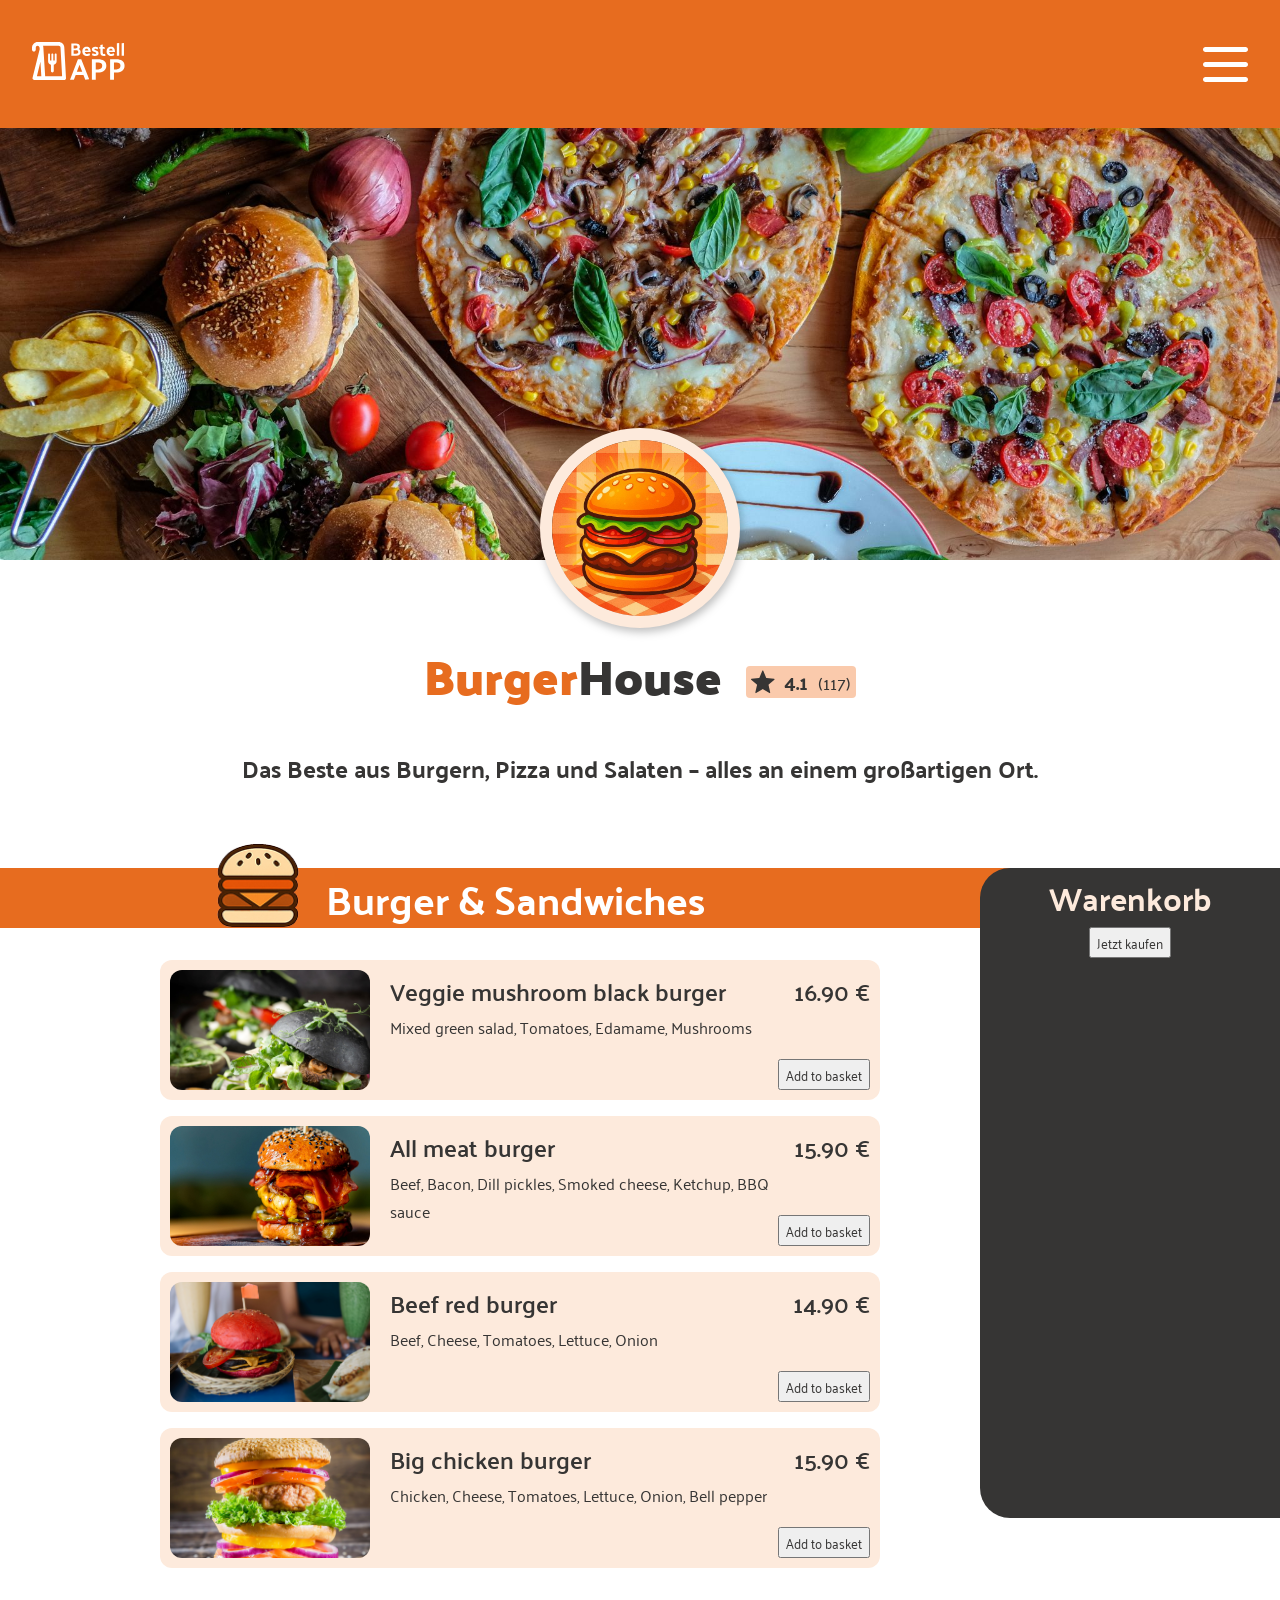
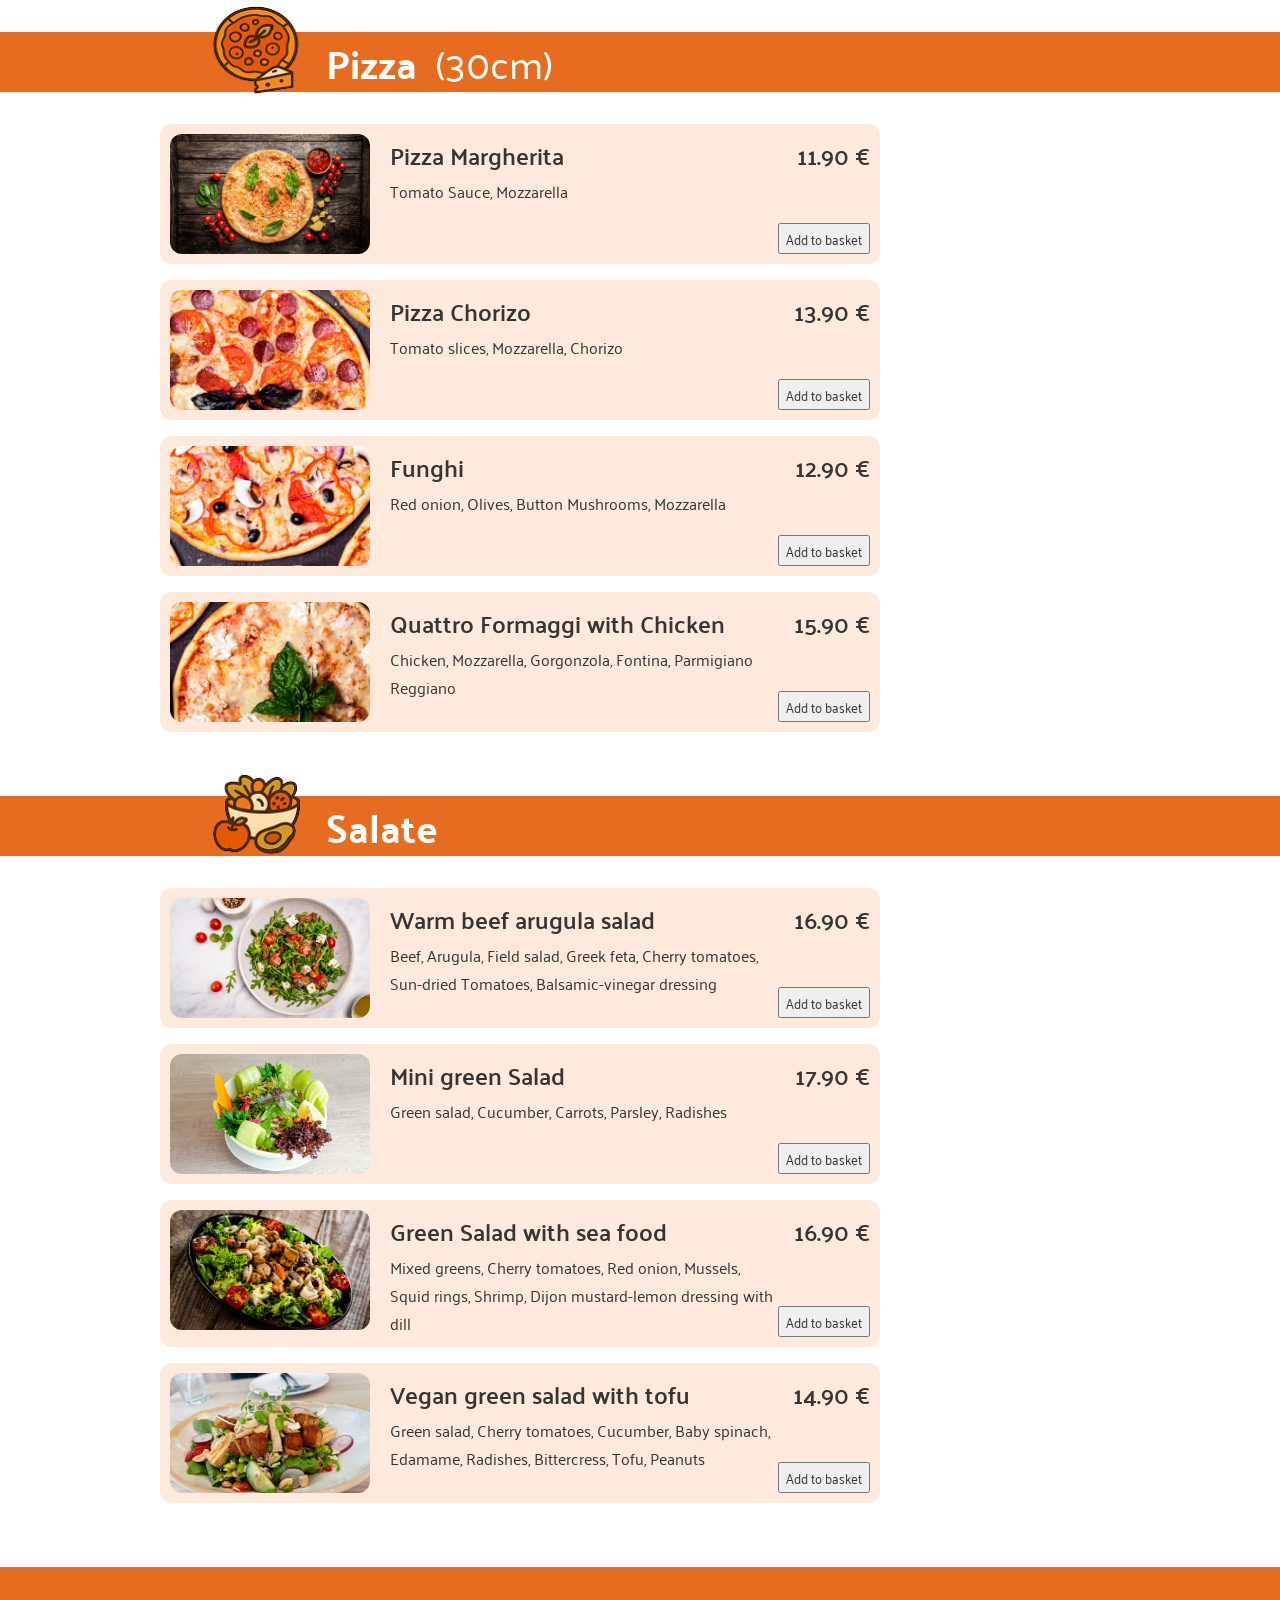
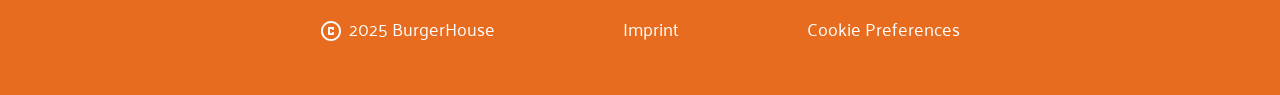
==== idex.html @ c949522b "feat: expand basket structure and styling" ====
<!doctype html>
<html lang="de">
  <head>
    <meta charset="UTF-8" />
    <meta name="viewport" content="width=device-width, initial-scale=1.0" />
    <title>BestellApp</title>
    <link rel="icon" type="image/svg" href="./assets/img/Chanese 1.png" />
    <link rel="stylesheet" href="./style.css" />
    <link rel="stylesheet" href="./styles/fonts.css" />
    <link rel="stylesheet" href="./styles/variables.css" />
    <script src="./scripts/db.js"></script>
    <script src="./scripts/templates.js"></script>
    <script src="./script.js"></script>
  </head>
  <body onload="init()">
    <header class="main-header">
      <div class="main-header-content">
        <div>
          <img src="./assets/icons/takeout-dining-2.svg" alt="" />
          <img src="./assets/icons/bestell-app.svg" alt="Logo BestellApp" />
        </div>
        <img src="./assets/icons/dehaze.svg" alt="Burger Menu Icon" />
      </div>
    </header>

    <main>
      <section class="hero">
        <div class="hero-brand-area">
          <figure class="brand-logo">
            <img src="./assets/img/logo-burger.jpg" alt="Restaurant Logo" />
          </figure>
        </div>
        <div class="brand-header">
          <h1>Burger<span class="house">House</span></h1>
          <div class="rating-badge">
            <img src="./assets/icons/star.svg" alt="star-icon" />
            <data value="4.1">4.1</data>
            <small>(117)</small>
          </div>
        </div>
        <p class="restaurant-tagline">
          Das Beste aus Burgern, Pizza und Salaten – alles an einem großartigen
          Ort.
        </p>
      </section>
      <div class="ordering-system">
        <section class="menu-selection">
          <section id="category-burgers">
            <header class="category-divider">
              <div class="menu-content-limit">
                <img
                  src="./assets/img/burger/Chanese 1.png"
                  alt="Burger Icon"
                />
                <h2>Burger & Sandwiches</h2>
              </div>
            </header>
            <div id="burgers-list" class="dish-render-target"></div>
          </section>
          <section id="category-pizza">
            <header class="category-divider">
              <div class="menu-content-limit">
                <img src="./assets/img/pizza/Pizza 1.png" alt="Pizza Icon" />
                <h2>Pizza<span class="diameter">(30cm)</span></h2>
              </div>
            </header>
            <div id="pizza-list" class="dish-render-target"></div>
          </section>
          <section id="category-salads">
            <header class="category-divider">
              <div class="menu-content-limit">
                <img src="./assets/img/salad/Salad 1.png" alt="Salat Icon" />
                <h2>Salate</h2>
              </div>
            </header>
            <div id="salads-list" class="dish-render-target"></div>
          </section>
        </section>
        <div class="basket-area">
          <aside class="order-basket" aria-labelledby="basket-title">
            <h3 id="basket-title">Warenkorb</h3>
            <div id="basket-list" class="basket-list"></div>
            <div id="basket-summary" class="basket-summary"></div>
            <button type="button" class="buy-button">Jetzt kaufen</button>
          </aside>
        </div>
      </div>
    </main>
    <footer>
      <div class="copyright">
        <img src="./assets/icons/copyright.svg" alt="copyright icon" />
        <p>2025 BurgerHouse</p>
      </div>
      <p>Imprint</p>
      <p>Cookie Preferences</p>
    </footer>
  </body>
</html>
---- style.css ----
/* #region reset */
* {
  margin: 0;
  box-sizing: border-box;
  scroll-behavior: smooth;
  font-family: "palanquin";
  color: #363534;
}
/* #endregion */

/* #region base */

body {
  display: flex;
  flex-direction: column;
  min-height: 100dvh;
}

/* #endregion */

/* #region layout */

/* #endregion */

/* #region header */
.main-header {
  display: flex;
  justify-content: center;
  align-items: center;
  height: 128px;
  background-color: var(--bar-color);
}

.main-header-content {
  display: flex;
  justify-content: space-between;
  padding-inline: var(--content-padding);
  width: 100%;
}

/* #endregion */

/* #region hero */

.hero {
  display: flex;
  align-items: center;
  flex-direction: column;
  padding-inline: var(--content-limitation);
  padding-bottom: 78px;
}

.hero-brand-area {
  position: relative;
  height: 432px;
  width: 100%;
  margin: 0px var(--content-limitation);
  background-image: url(./assets/img/hero-foto.jpg);
  background-repeat: no-repeat;
  background-size: cover;
  background-position: center 80%;
}

.brand-logo {
  position: absolute;
  left: 50%;
  bottom: -75px;
  transform: translateX(-50%);
}

.brand-logo img {
  height: 200px;
  width: 200px;
  border-radius: 50%;
  border: 12px solid var(--dishes-color);
  filter: drop-shadow(2px 4px 4px rgba(0, 0, 0, 0.25));
}

.brand-header {
  display: flex;
  justify-content: center;
  align-items: center;
  gap: 24px;
  padding-top: 72px;
  padding-bottom: 26px;
  padding-inline: var(--content-padding);
}

.brand-header h1 {
  font-family: "palanquin dark";
  font-size: 48px;
  font-weight: 700;
  color: var(--bar-color);
}

.brand-header h1 span {
  font-family: "palanquin dark";
  font-size: 48px;
  font-weight: 700;
}

.rating-badge {
  display: flex;
  justify-content: space-around;
  align-items: center;
  transform: translateY(5px);
  width: 110px;
  height: 32px;
  background-color: #facaac;
  border-radius: 4px;
}

.rating-badge img {
  width: 24px;
  height: 24px;
  padding: 0;
}

.rating-badge data {
  font-size: 20px;
  font-weight: 700;
}

.rating-badge small {
  font-size: 18px;
}

.restaurant-tagline {
  font-size: 24px;
  font-weight: 700;
}

/* #endregion */

/* #region menu */

.ordering-system {
  display: flex;
  flex-direction: row;
  flex-grow: 1;
}

.menu-selection {
  width: calc(100% - 300px);
}

.category-divider {
  height: 60px;
  width: calc(100% + 300px);
  background-color: var(--bar-color);
}

.menu-content-limit {
  display: flex;
  align-items: center;
  gap: 24px;
  height: 100%;
  padding-inline: var(--content-padding);
  margin-left: 180px;
}

.menu-content-limit img {
  bottom: 0px;
  left: 168px;
  height: 90px;
  width: 90px;
  transform: translateY(-12px);
}

h2 {
  font-size: 40px;
  font-weight: 700;
  color: #ffffff;
}

.diameter {
  font-weight: 400;
  color: #ffffff;
  margin-left: 18px;
}

.dish-render-target {
  display: flex;
  flex-direction: column;
  padding-inline: var(--content-padding);
  padding-top: 32px;
  padding-bottom: 64px;
  margin-left: 128px;
  gap: 16px;
}

/* #endregion */

/* #region dish cards */

.dish-card {
  display: grid;
  grid-template-columns: 220px 1fr auto;
  align-items: start;
  padding: 10px;
  width: 720px;
  border-radius: 12px;
  background-color: var(--dishes-color);
}

.dish-image {
  width: 200px;
  height: 120px;
  border-radius: 12px;
  object-fit: cover;
}

h4 {
  font-size: 24px;
  font-weight: 600;
  color: var(--basket-color);
}

.dish-side {
  display: flex;
  flex-direction: column;
  align-items: flex-end;
  justify-content: space-between;
  height: 100%;
}

.dish-side data {
  font-size: 24px;
  font-weight: 600;
}

/* #endregion */

/* #region basket */

.basket-area {
  width: 300px;
  flex-grow: 1;
}

.order-basket {
  width: 100%;
  height: 650px;
  display: flex;
  flex-direction: column;
  align-items: center;
  position: sticky;
  top: 0;
  background-color: var(--basket-color);
  border-top-left-radius: 30px;
  border-bottom-left-radius: 30px;
}

h3 {
    font-size: 32px;
  font-weight: 700;
  color: #FDEADC;
}

/* .basket-item {

} */
/* #endregion */

/* #region buttons */

/* #endregion */

/* #region dialog */

/* #endregion */

/* #region footer */

footer {
  display: flex;
  justify-content: center;
  align-items: center;
  height: 128px;
  gap: 128px;
  background-color: var(--bar-color);
}

footer p {
  font-size: 18px;
  color: white;
  transform: translateY(-3px);
}

.copyright {
  display: flex;
  justify-content: center;
  align-items: center;
  gap: 8px;
}

/* #endregion */

/* #region utility classes */

/* #endregion */

/* #region media queries */

/* #endregion */
---- styles/fonts.css ----
/* palanquin-300 - latin */
@font-face {
  font-display: swap; /* Check https://developer.mozilla.org/en-US/docs/Web/CSS/@font-face/font-display for other options. */
  font-family: 'Palanquin';
  font-style: normal;
  font-weight: 300;
  src: url('../assets/fonts/palanquin-v17-latin-300.woff2') format('woff2'); /* Chrome 36+, Opera 23+, Firefox 39+, Safari 12+, iOS 10+ */
}
/* palanquin-regular - latin */
@font-face {
  font-display: swap; /* Check https://developer.mozilla.org/en-US/docs/Web/CSS/@font-face/font-display for other options. */
  font-family: 'Palanquin';
  font-style: normal;
  font-weight: 400;
  src: url('../assets/fonts/palanquin-v17-latin-regular.woff2') format('woff2'); /* Chrome 36+, Opera 23+, Firefox 39+, Safari 12+, iOS 10+ */
}
/* palanquin-500 - latin */
@font-face {
  font-display: swap; /* Check https://developer.mozilla.org/en-US/docs/Web/CSS/@font-face/font-display for other options. */
  font-family: 'Palanquin';
  font-style: normal;
  font-weight: 500;
  src: url('../assets/fonts/palanquin-v17-latin-500.woff2') format('woff2'); /* Chrome 36+, Opera 23+, Firefox 39+, Safari 12+, iOS 10+ */
}
/* palanquin-600 - latin */
@font-face {
  font-display: swap; /* Check https://developer.mozilla.org/en-US/docs/Web/CSS/@font-face/font-display for other options. */
  font-family: 'Palanquin';
  font-style: normal;
  font-weight: 600;
  src: url('../assets/fonts/palanquin-v17-latin-600.woff2') format('woff2'); /* Chrome 36+, Opera 23+, Firefox 39+, Safari 12+, iOS 10+ */
}
/* palanquin-700 - latin */
@font-face {
  font-display: swap; /* Check https://developer.mozilla.org/en-US/docs/Web/CSS/@font-face/font-display for other options. */
  font-family: 'Palanquin';
  font-style: normal;
  font-weight: 700;
  src: url('../assets/fonts/palanquin-v17-latin-700.woff2') format('woff2'); /* Chrome 36+, Opera 23+, Firefox 39+, Safari 12+, iOS 10+ */
}

/* palanquin-dark-regular - latin */
@font-face {
  font-display: swap; /* Check https://developer.mozilla.org/en-US/docs/Web/CSS/@font-face/font-display for other options. */
  font-family: 'Palanquin Dark';
  font-style: normal;
  font-weight: 400;
  src: url('../assets/fonts/palanquin-dark-v17-latin-regular.woff2') format('woff2'); /* Chrome 36+, Opera 23+, Firefox 39+, Safari 12+, iOS 10+ */
}
/* palanquin-dark-500 - latin */
@font-face {
  font-display: swap; /* Check https://developer.mozilla.org/en-US/docs/Web/CSS/@font-face/font-display for other options. */
  font-family: 'Palanquin Dark';
  font-style: normal;
  font-weight: 500;
  src: url('../assets/fonts/palanquin-dark-v17-latin-500.woff2') format('woff2'); /* Chrome 36+, Opera 23+, Firefox 39+, Safari 12+, iOS 10+ */
}
/* palanquin-dark-600 - latin */
@font-face {
  font-display: swap; /* Check https://developer.mozilla.org/en-US/docs/Web/CSS/@font-face/font-display for other options. */
  font-family: 'Palanquin Dark';
  font-style: normal;
  font-weight: 600;
  src: url('../assets/fonts/palanquin-dark-v17-latin-600.woff2') format('woff2'); /* Chrome 36+, Opera 23+, Firefox 39+, Safari 12+, iOS 10+ */
}
/* palanquin-dark-700 - latin */
@font-face {
  font-display: swap; /* Check https://developer.mozilla.org/en-US/docs/Web/CSS/@font-face/font-display for other options. */
  font-family: 'Palanquin Dark';
  font-style: normal;
  font-weight: 700;
  src: url('../assets/fonts/palanquin-dark-v17-latin-700.woff2') format('woff2'); /* Chrome 36+, Opera 23+, Firefox 39+, Safari 12+, iOS 10+ */
}
---- styles/variables.css ----
:root {
  --bar-color: #E76C1F;;
  --dishes-color: #FDEADC;
  --basket-color: #363534;
  --content-padding: max(calc(50% - 720px), 32px);
  --content-limitation: max(calc(50% - 720px), 0px);
  --content-padding-medium: max(calc(50% - 720px), 48px);
  --content-padding-small: max(calc(50% - 720px), 24px);
}
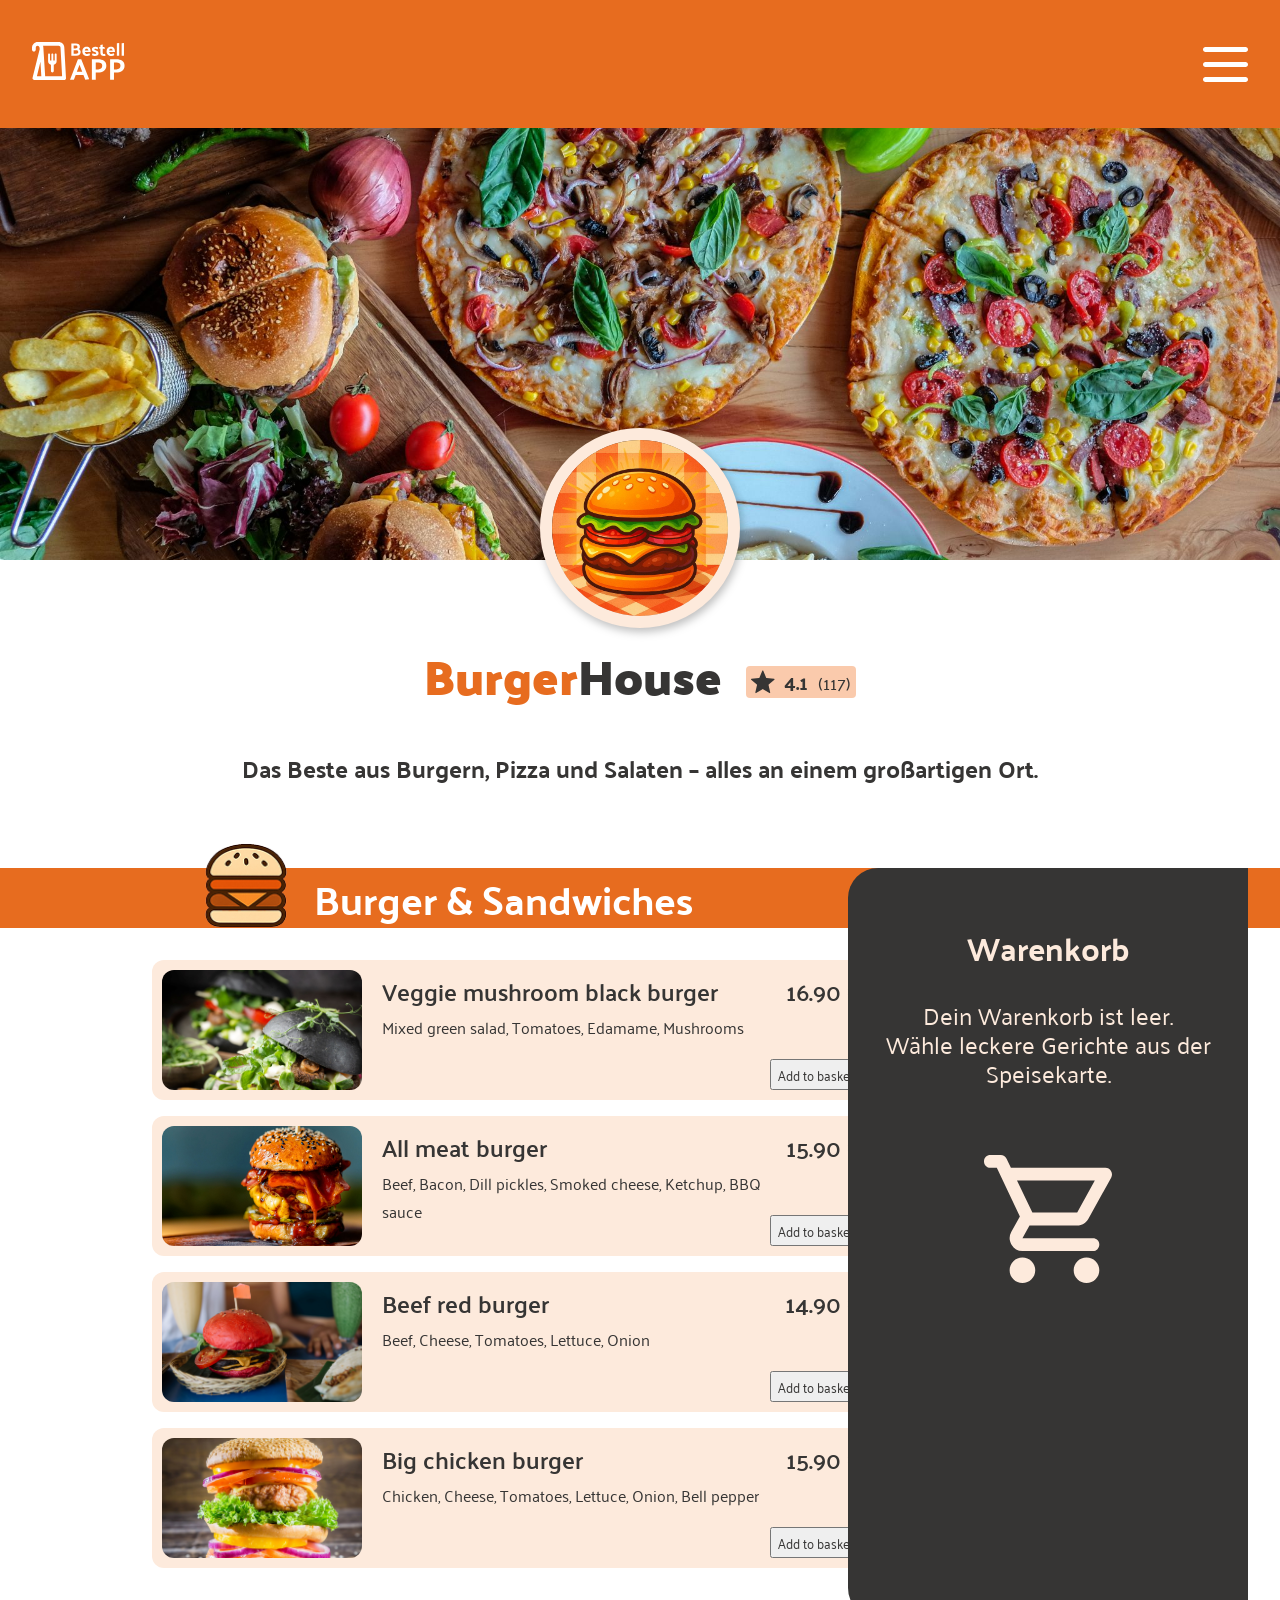
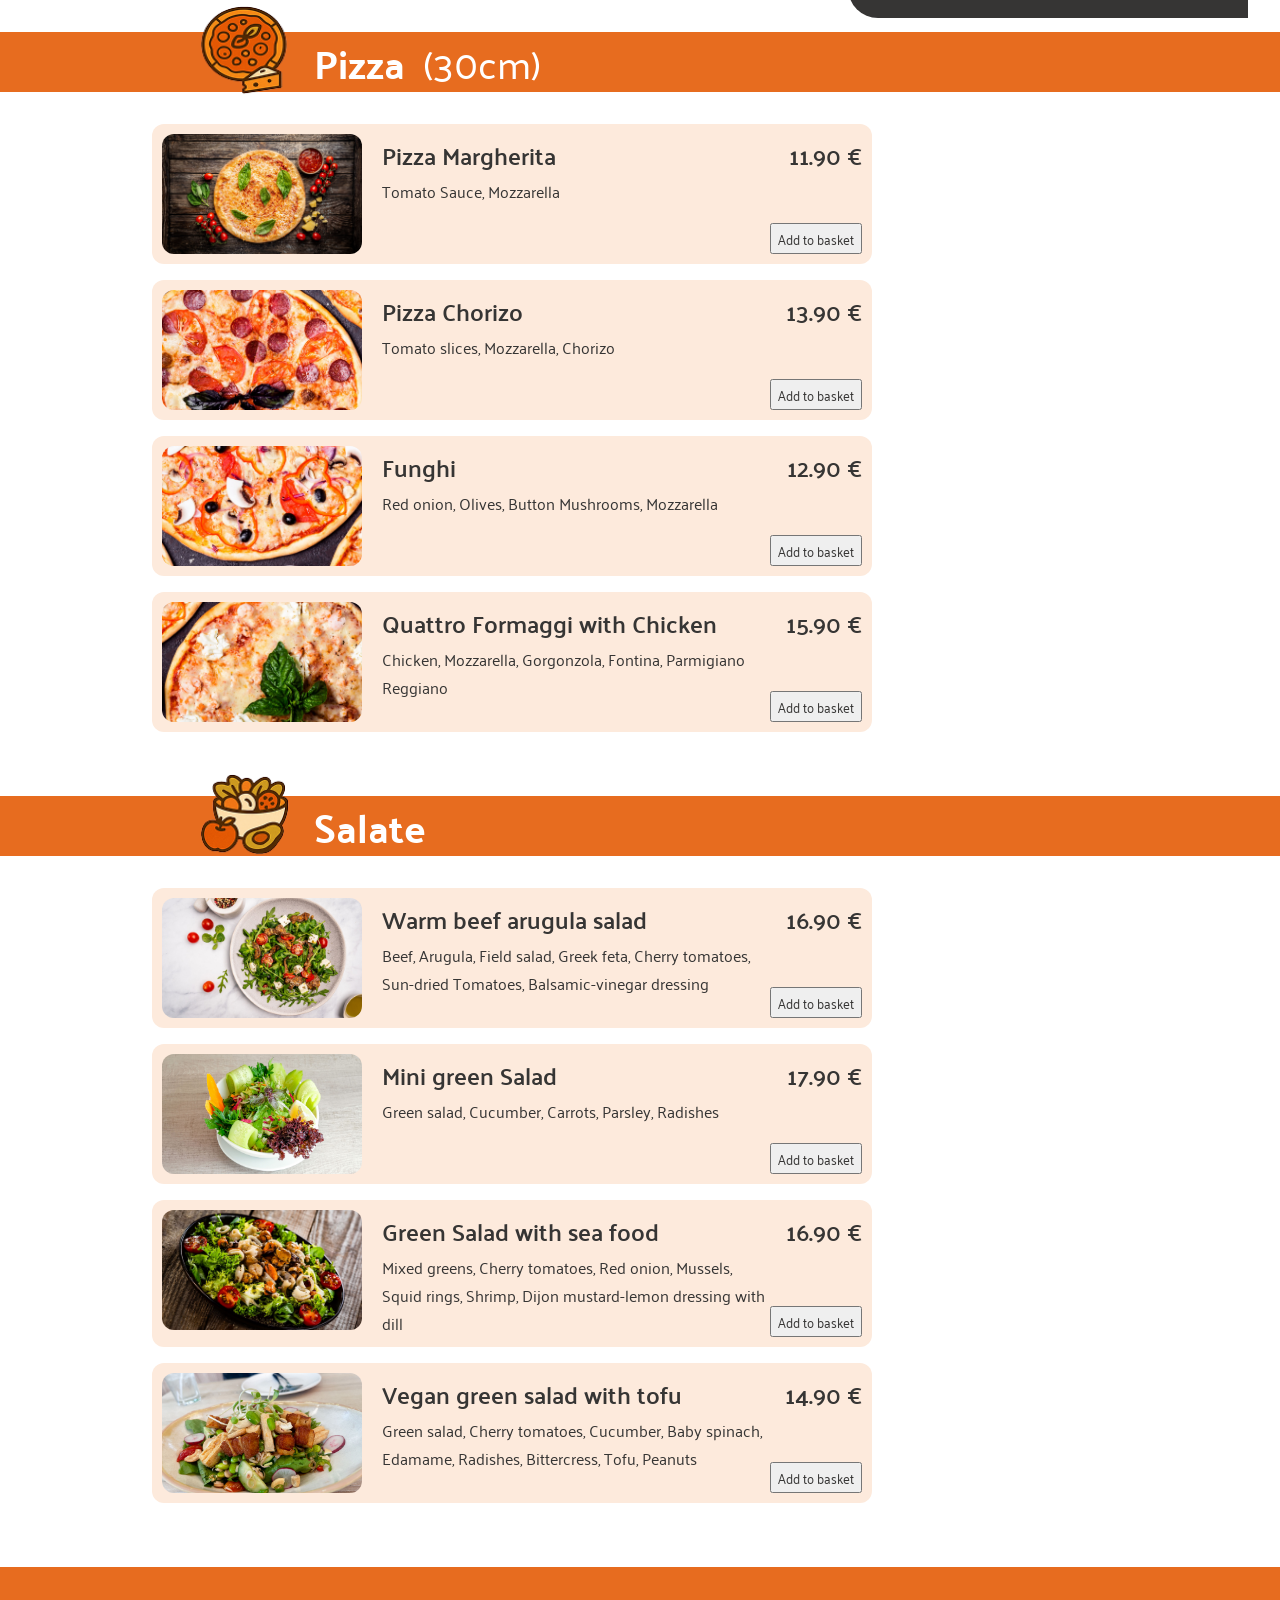
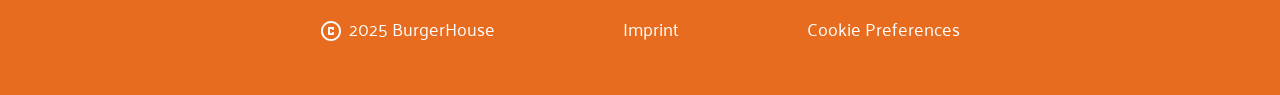
==== commit 7e08a321: "refactor: refine basket functionality and layout" ====
--- a/idex.html
+++ b/idex.html
@@ -76,14 +76,14 @@
             <div id="salads-list" class="dish-render-target"></div>
           </section>
         </section>
-        <div class="basket-area">
+        <section class="basket-area">
           <aside class="order-basket" aria-labelledby="basket-title">
             <h3 id="basket-title">Warenkorb</h3>
             <div id="basket-list" class="basket-list"></div>
             <div id="basket-summary" class="basket-summary"></div>
-            <button type="button" class="buy-button">Jetzt kaufen</button>
+            <button id="buy-button" type="button" class="buy-button">Jetzt kaufen</button>
           </aside>
-        </div>
+        </section>
       </div>
     </main>
     <footer>
--- a/style.css
+++ b/style.css
@@ -141,12 +141,14 @@
 }
 
 .menu-selection {
-  width: calc(100% - 300px);
+  /* padding-left: var(--content-padding); */
+  width: calc(100% - 400px - var(--content-padding));
+  left: var(--content-padding);
 }
 
 .category-divider {
   height: 60px;
-  width: calc(100% + 300px);
+  width: 100vw;
   background-color: var(--bar-color);
 }
 
@@ -155,13 +157,12 @@
   align-items: center;
   gap: 24px;
   height: 100%;
-  padding-inline: var(--content-padding);
-  margin-left: 180px;
+  padding-left: var(--content-padding);
+  margin-left: 168px;
 }
 
 .menu-content-limit img {
   bottom: 0px;
-  left: 168px;
   height: 90px;
   width: 90px;
   transform: translateY(-12px);
@@ -185,7 +186,6 @@
   padding-inline: var(--content-padding);
   padding-top: 32px;
   padding-bottom: 64px;
-  margin-left: 128px;
   gap: 16px;
 }
 
@@ -198,6 +198,7 @@
   grid-template-columns: 220px 1fr auto;
   align-items: start;
   padding: 10px;
+  margin-left: 120px;
   width: 720px;
   border-radius: 12px;
   background-color: var(--dishes-color);
@@ -213,7 +214,7 @@
 h4 {
   font-size: 24px;
   font-weight: 600;
-  color: var(--basket-color);
+  color: var(--first-basket-color);
 }
 
 .dish-side {
@@ -234,32 +235,122 @@
 /* #region basket */
 
 .basket-area {
-  width: 300px;
-  flex-grow: 1;
+  /* position: relative; */
+  /* right: var(--content-padding); */
+  width: 400px;
+  /* flex-grow: 1; */
 }
 
 .order-basket {
   width: 100%;
-  height: 650px;
+  height: 750px;
   display: flex;
   flex-direction: column;
   align-items: center;
   position: sticky;
   top: 0;
-  background-color: var(--basket-color);
+  background-color: var(--first-basket-color);
   border-top-left-radius: 30px;
   border-bottom-left-radius: 30px;
+  padding: 30px;
+  padding-top: 50px;
+}
+
+/* .order-basket p {
+  color: #ffffff;
+} */
+
+.basket-list {
+  display: flex;
+  flex-direction: column;
+  gap: 8px;
+  width: 100%;
+  font-size: 22px;
+  color: var(--first-basket-color);
+  border-radius: 20px;
+;
 }
 
 h3 {
-    font-size: 32px;
-  font-weight: 700;
-  color: #FDEADC;
-}
-
-/* .basket-item {
-
-} */
+  font-size: 32px;
+  font-weight: 700;
+  color: var(--second-basket-color);
+  padding-bottom: 24px;
+}
+
+.basket-item {
+  display: flex;
+  flex-direction: column;
+  gap: 6px;
+  width: 100%;
+  padding: 20px;
+  border-radius: 20px;
+  background-color: var(--dishes-color);
+}
+
+.basket-item-name {
+  font-size: 22px;
+  font-weight: 700;
+  line-height: 1;
+}
+
+.basket-item-bottom {
+  display: flex;
+  justify-content: space-between;
+  align-items: center;
+}
+
+.basket-item-controls {
+  display: flex;
+  align-items: center;
+  gap: 4px;
+}
+
+.basket-item-controls button {
+  display: flex;
+  align-items: center;
+  justify-content: center;
+  background: transparent;
+  border: none;
+  padding: 0;
+  font: inherit;
+}
+
+.basket-item-price {
+  font-size: 20px;
+  font-weight: 700;
+}
+
+.delete-btn {
+  transform: translateY(2px);
+}
+
+.delete-btn img {
+  display: block;
+  width: 16px;
+  height: 16px;
+}
+
+.empty-basket {
+  display: flex;
+  justify-content: center;
+  align-items: center;
+  flex-direction: column;
+  gap: 68px;
+}
+
+.empty-basket-text {
+  text-align: center;
+  font-size: 24px;
+  line-height: 1.2;
+  color: var(--second-basket-color);
+}
+
+.empty-basket-icon {
+  width: 128px;
+  height: 128px;
+  color: var(--second-basket-color);
+}
 /* #endregion */
 
 /* #region buttons */
@@ -298,6 +389,10 @@
 
 /* #region utility classes */
 
+.d-none {
+  display: none;
+}
+
 /* #endregion */
 
 /* #region media queries */
--- a/styles/variables.css
+++ b/styles/variables.css
@@ -1,9 +1,11 @@
 :root {
-  --bar-color: #E76C1F;;
-  --dishes-color: #FDEADC;
-  --basket-color: #363534;
+  --bar-color: #e76c1f;
+  --dishes-color: #fdeadc;
+  --first-basket-color: #363534;
+  --second-basket-color: #fdeadc;
   --content-padding: max(calc(50% - 720px), 32px);
+  --content-padding-menu: max(calc(50% - 310px), 32px);
   --content-limitation: max(calc(50% - 720px), 0px);
   --content-padding-medium: max(calc(50% - 720px), 48px);
   --content-padding-small: max(calc(50% - 720px), 24px);
-}+}
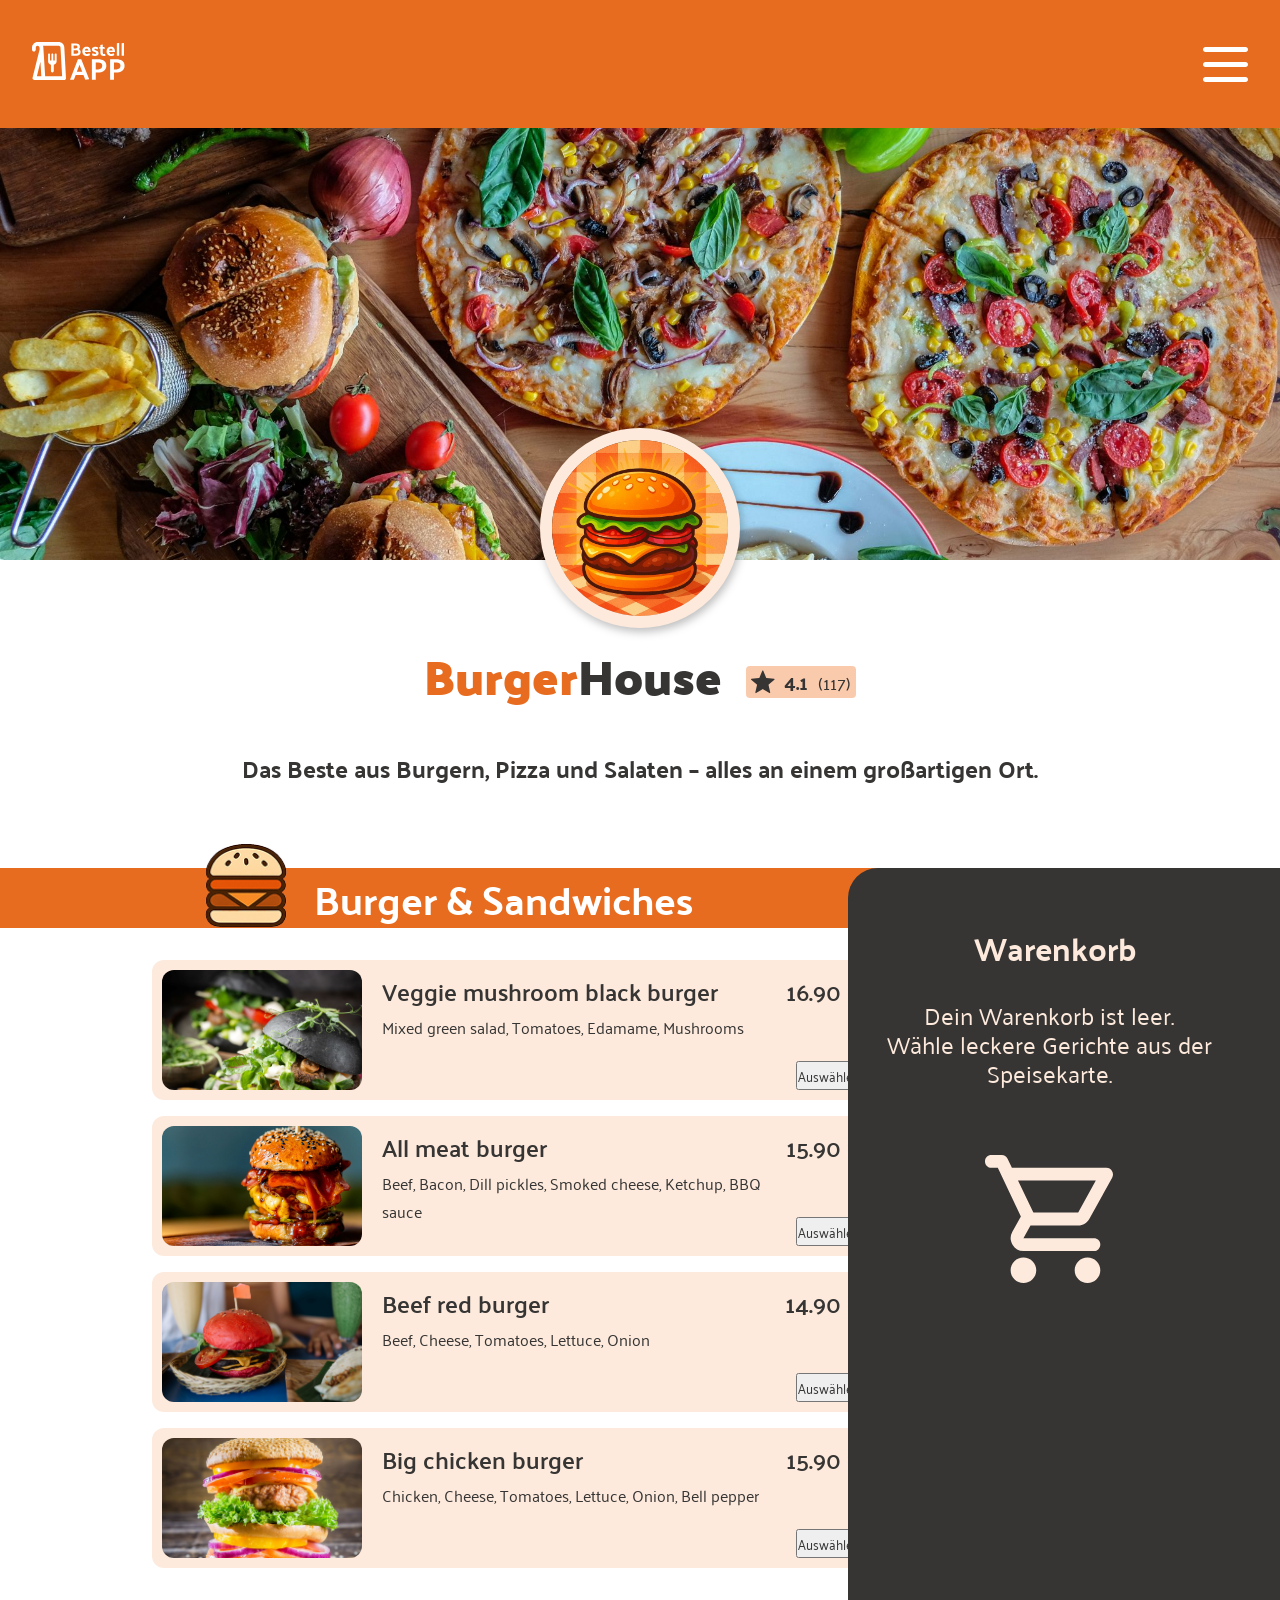
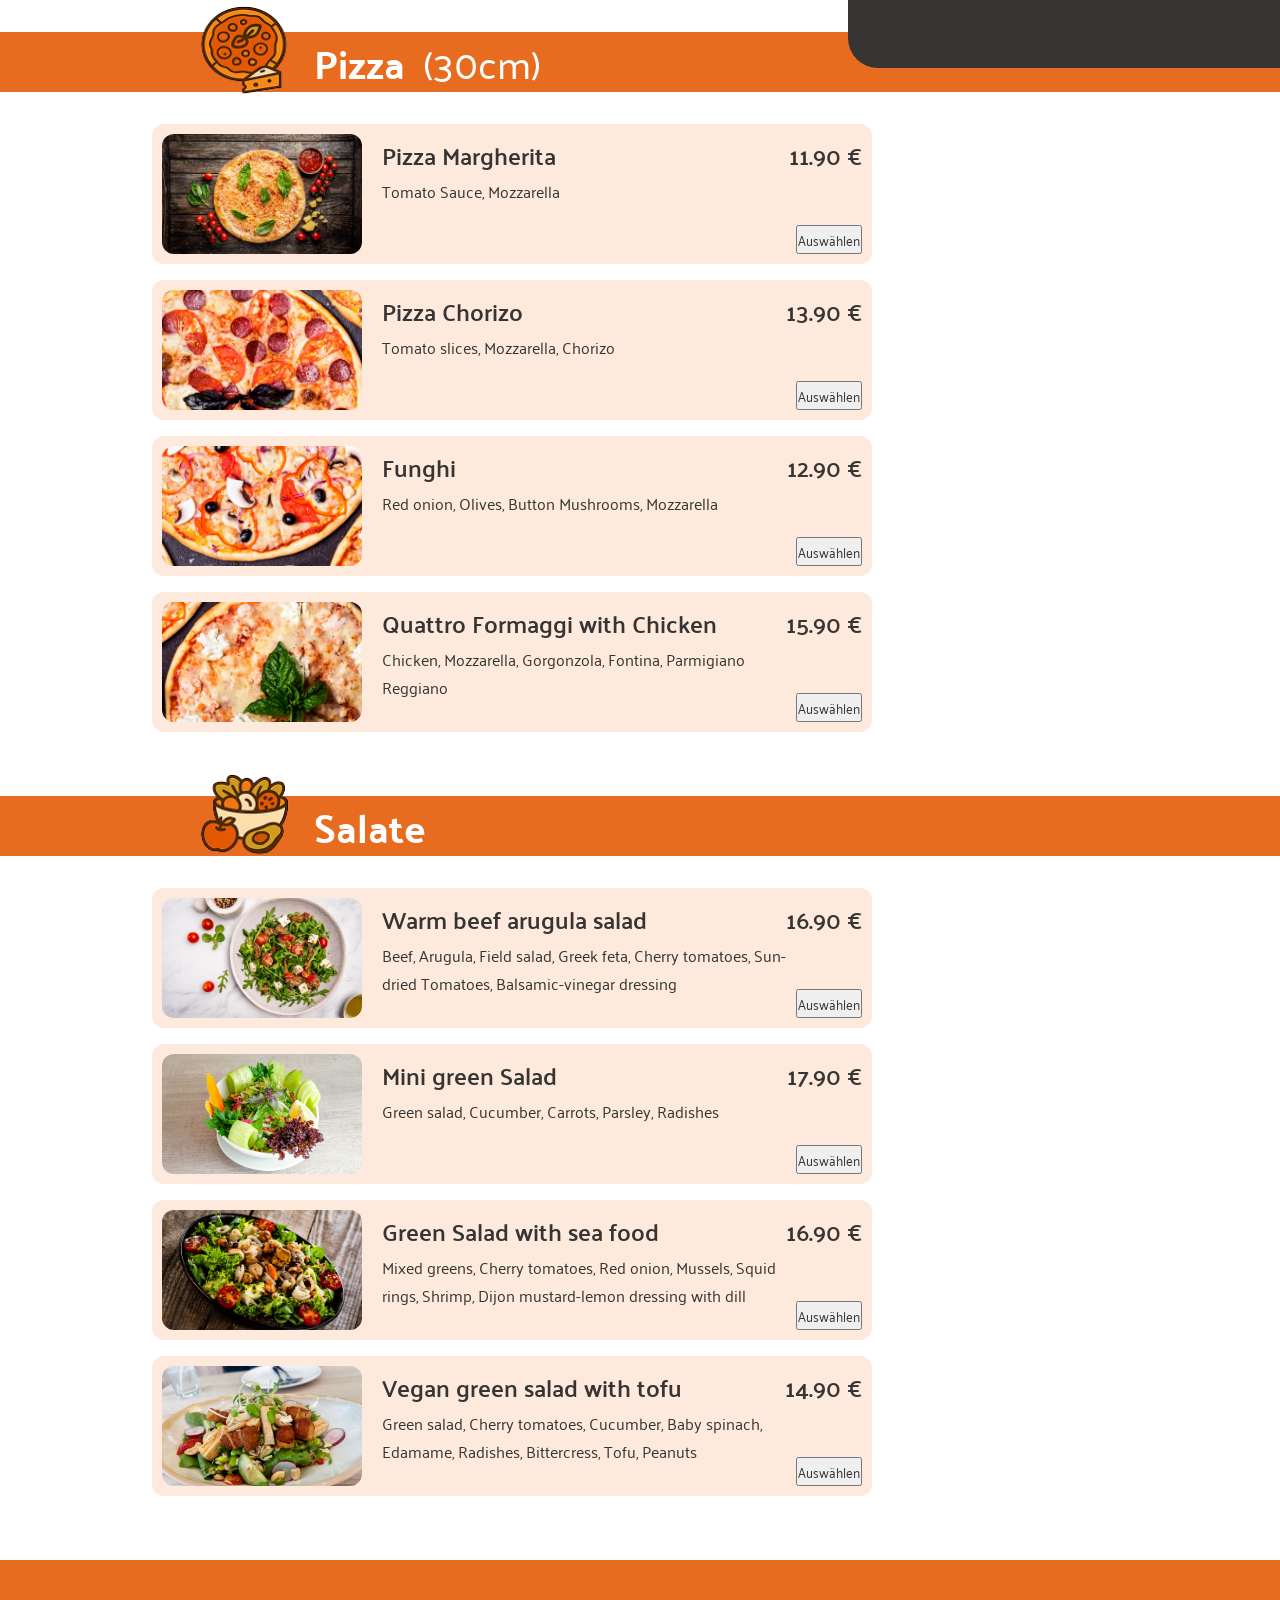
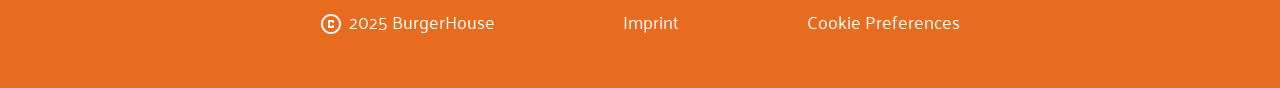
==== commit 6468b3f0: "feat: add order confirmation dialog and checkout workflow" ====
--- a/idex.html
+++ b/idex.html
@@ -77,14 +77,37 @@
           </section>
         </section>
         <section class="basket-area">
-          <aside class="order-basket" aria-labelledby="basket-title">
+          <aside
+            id="order-basket"
+            class="order-basket"
+            aria-labelledby="basket-title"
+          >
             <h3 id="basket-title">Warenkorb</h3>
             <div id="basket-list" class="basket-list"></div>
             <div id="basket-summary" class="basket-summary"></div>
-            <button id="buy-button" type="button" class="buy-button">Jetzt kaufen</button>
+            <button
+              id="buy-button"
+              type="button"
+              class="buy-button"
+              onclick="submitOrder()"
+            >
+              Jetzt kaufen
+            </button>
           </aside>
         </section>
       </div>
+      <dialog id="order-confirmation" class="order-confirmation">
+        <button
+          type="button"
+          class="close-dialog-btn"
+          onclick="closeOrderConfirmation()"
+          aria-label="Dialog schließen">
+          <img src="./assets/icons/close.svg" alt="" aria-hidden="true" />
+        </button>
+        <img src="./assets/img/order-dialog.png" alt="" aria-hidden="true" />
+        <h3>Bestellung bestätigt!</h3>
+        <p>Dein Essen ist unterwegs!</p>
+      </dialog>
     </main>
     <footer>
       <div class="copyright">
--- a/style.css
+++ b/style.css
@@ -14,6 +14,11 @@
   display: flex;
   flex-direction: column;
   min-height: 100dvh;
+}
+
+button {
+  cursor: pointer;
+  padding: 0;
 }
 
 /* #endregion */
@@ -237,13 +242,13 @@
 .basket-area {
   /* position: relative; */
   /* right: var(--content-padding); */
-  width: 400px;
+  width: 435px;
   /* flex-grow: 1; */
 }
 
 .order-basket {
   width: 100%;
-  height: 750px;
+  height: 800px;
   display: flex;
   flex-direction: column;
   align-items: center;
@@ -254,6 +259,7 @@
   border-bottom-left-radius: 30px;
   padding: 30px;
   padding-top: 50px;
+  padding-right: 48px;
 }
 
 /* .order-basket p {
@@ -265,10 +271,12 @@
   flex-direction: column;
   gap: 8px;
   width: 100%;
+  max-height: 350px;
+  overflow-y: auto;
+  padding-right: 12px;
   font-size: 22px;
   color: var(--first-basket-color);
   border-radius: 20px;
-;
 }
 
 h3 {
@@ -281,7 +289,7 @@
 .basket-item {
   display: flex;
   flex-direction: column;
-  gap: 6px;
+  gap: 12px;
   width: 100%;
   padding: 20px;
   border-radius: 20px;
@@ -298,12 +306,15 @@
   display: flex;
   justify-content: space-between;
   align-items: center;
+  line-height: 1;
 }
 
 .basket-item-controls {
   display: flex;
   align-items: center;
   gap: 4px;
+  font-size: 24px;
+  font-weight: 600;
 }
 
 .basket-item-controls button {
@@ -314,6 +325,19 @@
   border: none;
   padding: 0;
   font: inherit;
+}
+
+.basket-item-title {
+  display: flex;
+  align-items: flex-start;
+  gap: 4px;
+}
+
+.basket-item-title button {
+  background: transparent;
+  border: none;
+  /* padding: 0; */
+  transform: translateY(4px);
 }
 
 .basket-item-price {
@@ -351,10 +375,71 @@
   height: 128px;
   color: var(--second-basket-color);
 }
+
+.basket-summary {
+  width: 100%;
+  padding-right: 12px;
+  padding-top: 24px;
+}
+
+.basket-summary-table {
+  width: 100%;
+}
+
+.basket-summary-table th {
+  text-align: left;
+  font-size: 20px;
+  color: #ffffff;
+  padding-left: 12px;
+}
+
+.basket-summary-table td {
+  text-align: right;
+  font-size: 20px;
+  color: #ffffff;
+  padding-right: 12px;
+}
+
+.basket-summary-divider-row td {
+  padding-left: 0;
+  padding-right: 0;
+}
+
+.basket-divider {
+  height: 3px;
+  background-color: #ffffff;
+  border-radius: 999px;
+}
+
+.basket-list::-webkit-scrollbar {
+  width: 4px;
+}
+
+.basket-list::-webkit-scrollbar-thumb {
+  background-color: var(--dishes-color);
+  border-radius: 999px;
+}
+
+.basket-list::-webkit-scrollbar-track {
+  background: transparent;
+}
 /* #endregion */
 
 /* #region buttons */
 
+.buy-button {
+  align-self: center;
+  margin-top: 20px;
+  width: calc(100% - 24px);
+  padding-right: 12px;
+  border: none;
+  border-radius: 999px;
+  background-color: var(--bar-color);
+  color: #ffffff;
+  font-size: 32px;
+  font-weight: 700;
+  cursor: pointer;
+}
 /* #endregion */
 
 /* #region dialog */
--- a/styles/variables.css
+++ b/styles/variables.css
@@ -3,9 +3,9 @@
   --dishes-color: #fdeadc;
   --first-basket-color: #363534;
   --second-basket-color: #fdeadc;
-  --content-padding: max(calc(50% - 720px), 32px);
-  --content-padding-menu: max(calc(50% - 310px), 32px);
-  --content-limitation: max(calc(50% - 720px), 0px);
+  --content-padding: max(calc(50vw - 720px), 32px);
+  --content-padding-menu: max(calc(50vw - 310px), 32px);
+  --content-limitation: max(calc(50vw - 720px), 0px);
   --content-padding-medium: max(calc(50% - 720px), 48px);
   --content-padding-small: max(calc(50% - 720px), 24px);
 }
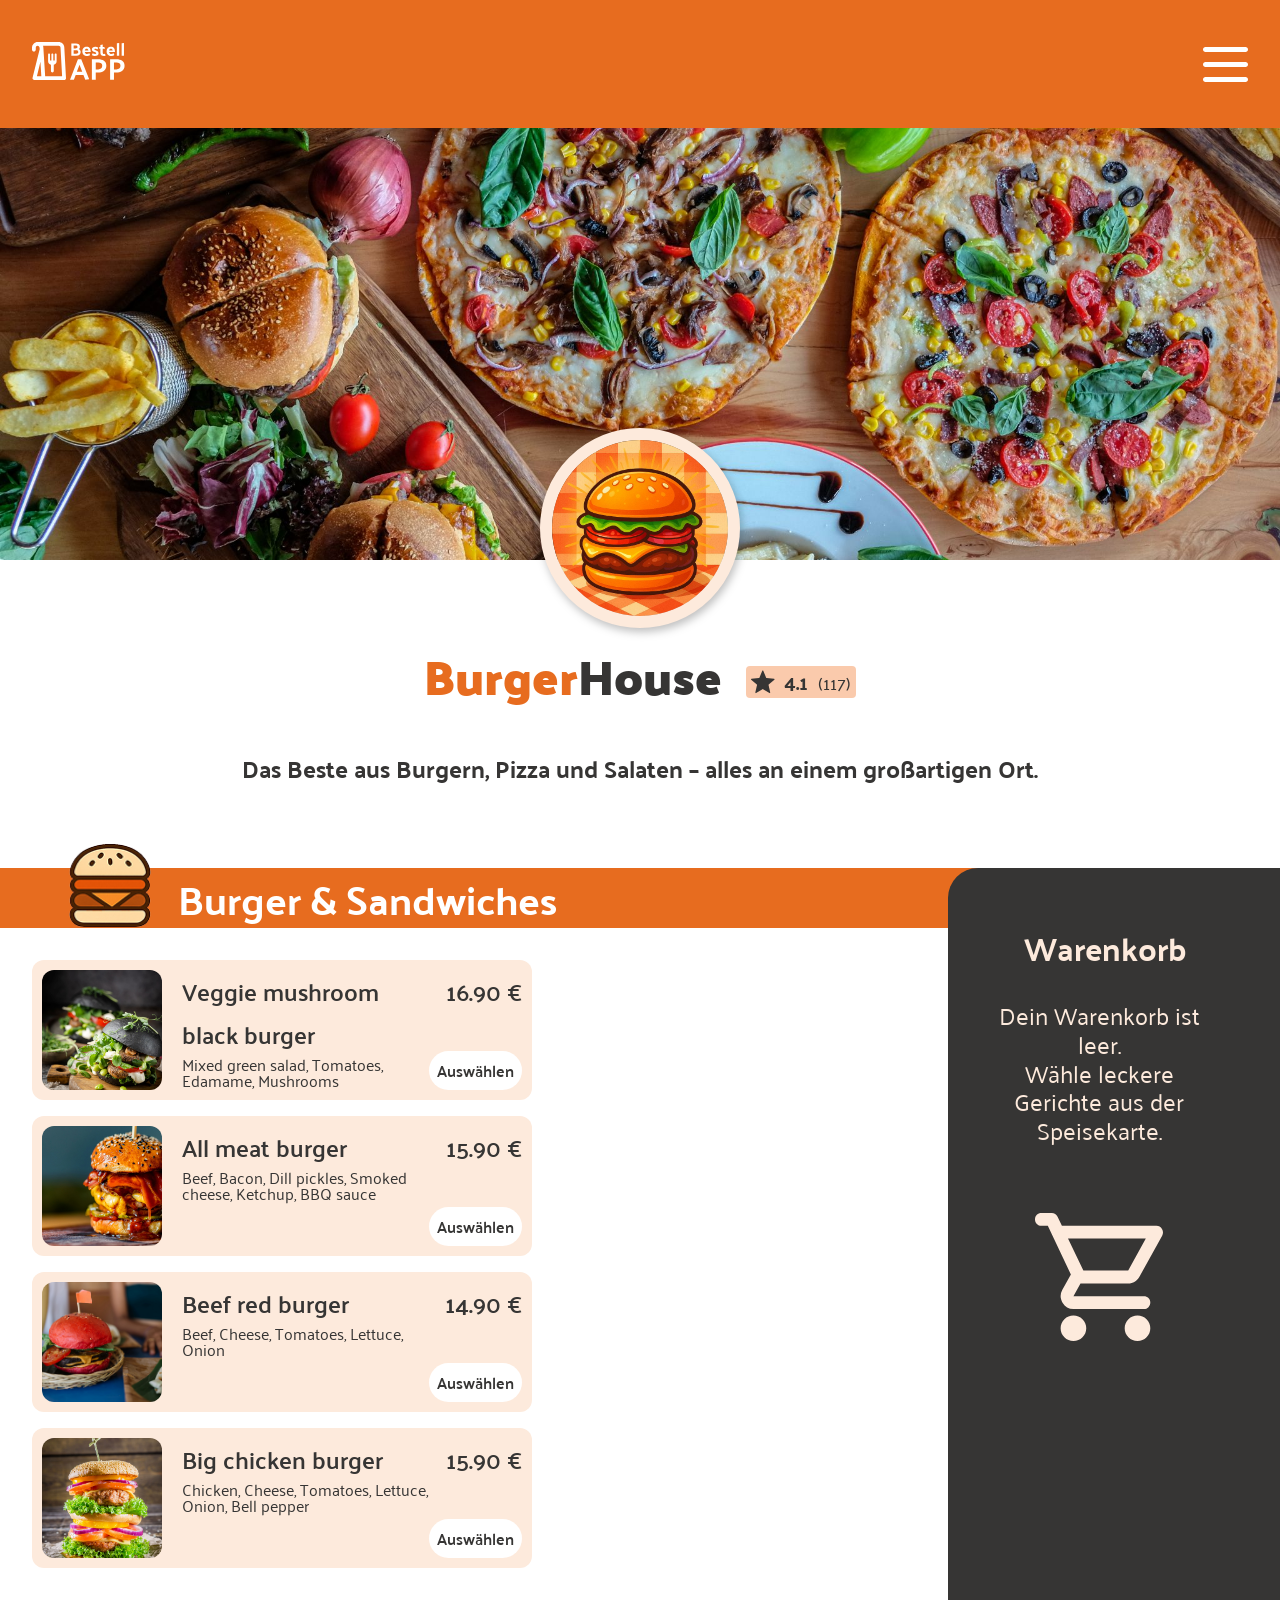
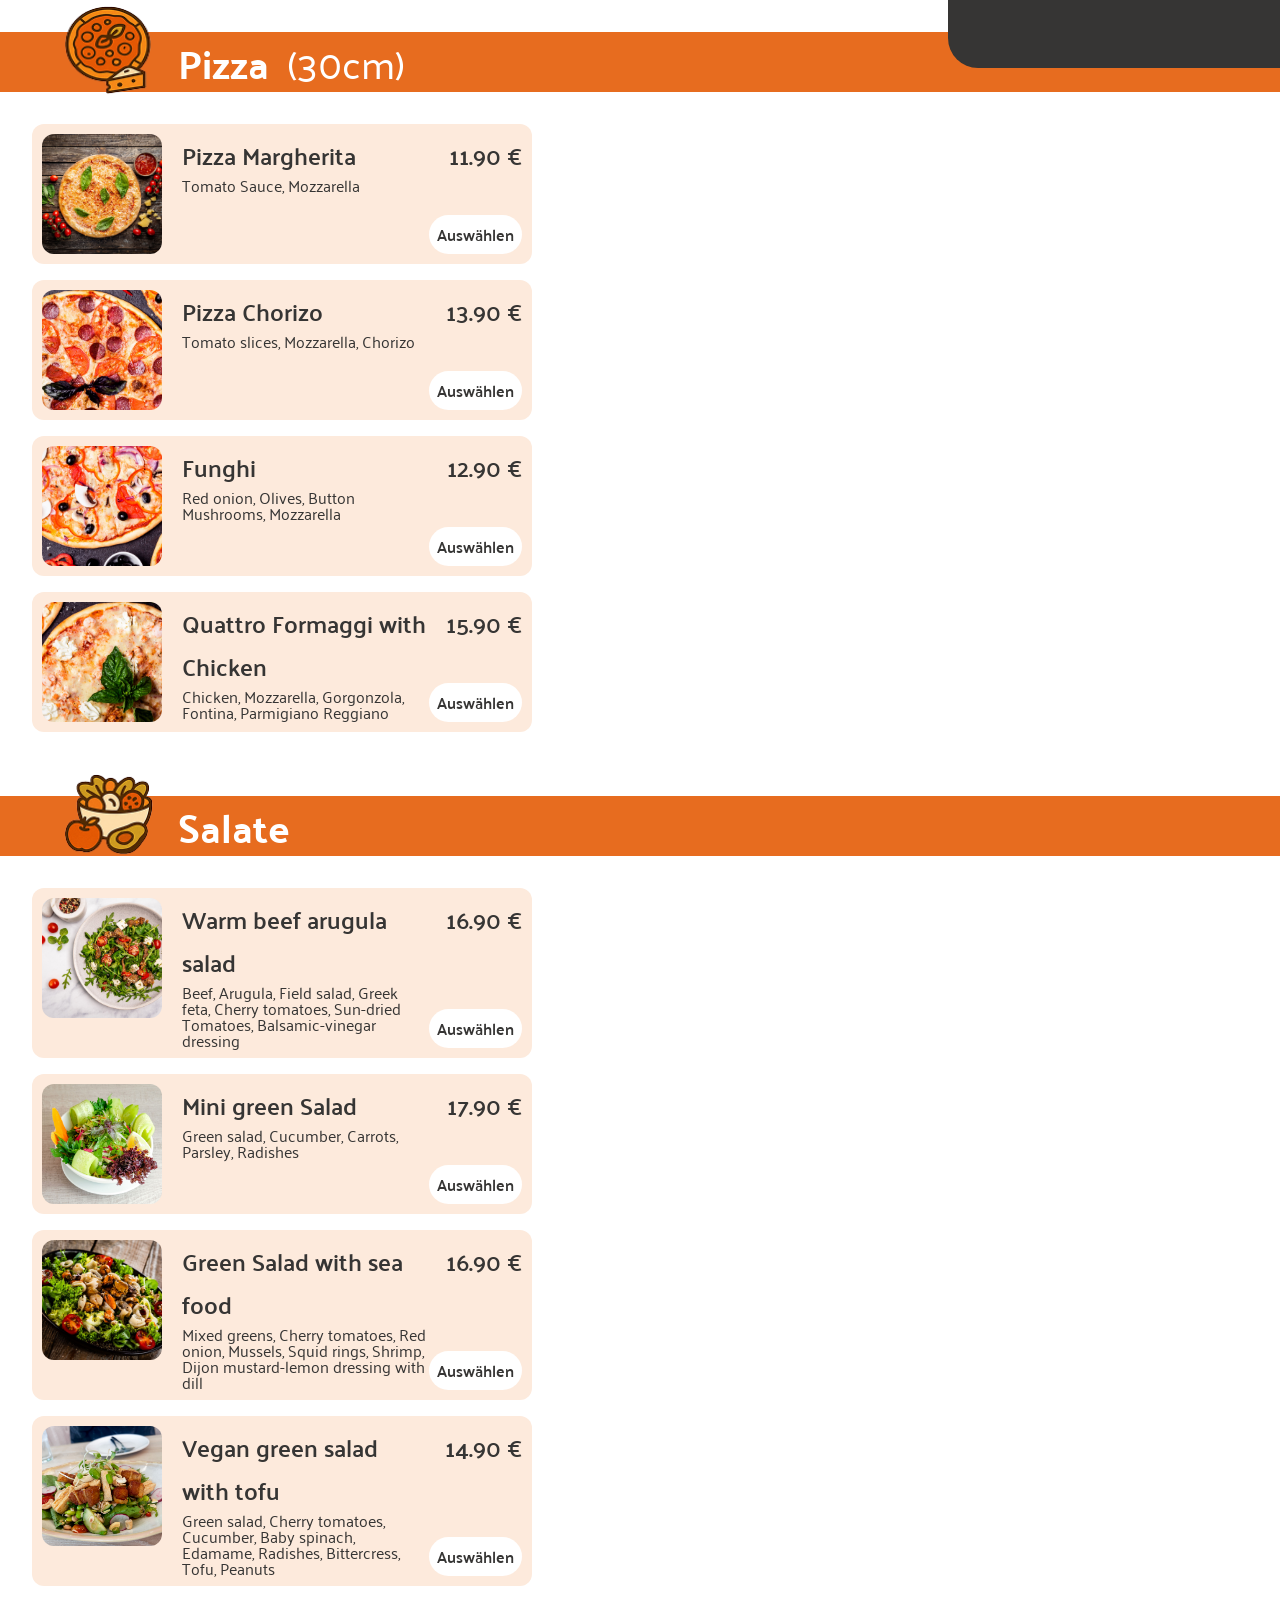
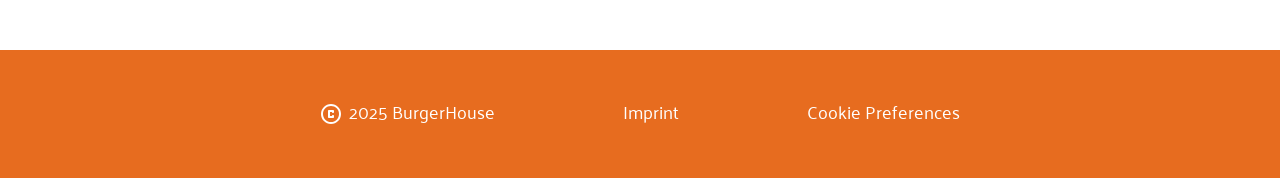
==== commit 681db832: "style: start building responsive layout with media queries" ====
--- a/idex.html
+++ b/idex.html
@@ -4,7 +4,7 @@
     <meta charset="UTF-8" />
     <meta name="viewport" content="width=device-width, initial-scale=1.0" />
     <title>BestellApp</title>
-    <link rel="icon" type="image/svg" href="./assets/img/Chanese 1.png" />
+    <link rel="icon" type="image/svg" href="./assets/img/burger/Chanese 1.png" />
     <link rel="stylesheet" href="./style.css" />
     <link rel="stylesheet" href="./styles/fonts.css" />
     <link rel="stylesheet" href="./styles/variables.css" />
--- a/style.css
+++ b/style.css
@@ -209,6 +209,10 @@
   background-color: var(--dishes-color);
 }
 
+.dish-card p {
+  line-height: 1;
+}
+
 .dish-image {
   width: 200px;
   height: 120px;
@@ -219,6 +223,7 @@
 h4 {
   font-size: 24px;
   font-weight: 600;
+  line-height: 1, 1;
   color: var(--first-basket-color);
 }
 
@@ -233,6 +238,25 @@
 .dish-side data {
   font-size: 24px;
   font-weight: 600;
+}
+
+.dish-button {
+  padding-inline: 8px;
+  padding-top: 5px;
+  padding-bottom: 5px;
+  border: none;
+  border-radius: 20px;
+  background-color: #ffffff;
+  font-size: 16px;
+  font-weight: 600;
+}
+
+.dish-button:hover {
+  color: var(--bar-color);
+}
+
+.dish-button-selected {
+  color: var(--bar-color);
 }
 
 /* #endregion */
@@ -353,6 +377,18 @@
   display: block;
   width: 16px;
   height: 16px;
+}
+
+.delete-btn .delete-icon-hover {
+  display: none;
+}
+
+.delete-btn:hover .delete-icon {
+  display: none;
+}
+
+.delete-btn:hover .delete-icon-hover {
+  display: block;
 }
 
 .empty-basket {
@@ -444,6 +480,48 @@
 
 /* #region dialog */
 
+.order-confirmation {
+  flex-direction: column;
+  align-items: center;
+  position: relative;
+  top: 35dvh;
+  justify-self: center;
+  padding: 32px 40px;
+  background-color: var(--first-basket-color);
+  border-radius: 30px;
+  outline: none;
+  border: none;
+  opacity: 1;
+}
+
+.order-confirmation[open] {
+  display: flex;
+}
+
+.close-dialog-btn {
+  position: absolute;
+  top: 24px;
+  right: 24px;
+
+  background: transparent;
+  border: none;
+  cursor: pointer;
+}
+
+.order-confirmation p {
+  font-size: 20px;
+  font-weight: 700;
+  color: var(--second-basket-color);
+}
+
+.order-confirmation h3 {
+  padding-bottom: 0;
+}
+
+.order-confirmation::backdrop {
+  background-color: rgba(0, 0, 0, 0.7);
+}
+
 /* #endregion */
 
 /* #region footer */
@@ -482,4 +560,37 @@
 
 /* #region media queries */
 
-/* #endregion */
+@media screen and (max-width: 1440px) {
+  .dish-card {
+    margin-left: 64px;
+    width: 600px;
+  }
+}
+
+@media screen and (max-width: 1280px) {
+  .menu-selection {
+    width: calc(100% - 300px - var(--content-padding));
+    left: var(--content-padding-smal);
+  }
+
+  .menu-content-limit {
+    padding-left: var(--content-padding-smal);
+    margin-left: 64px;
+  }
+
+  .dish-card {
+    margin-left: 0;
+    width: 500px;
+    grid-template-columns: 140px 1fr auto;
+  } 
+
+  .dish-image {
+    width: 120px;
+  }
+
+  .basket-area {
+    width: 350px;
+  }
+}
+
+/* #endregion */
--- a/styles/variables.css
+++ b/styles/variables.css
@@ -5,7 +5,7 @@
   --second-basket-color: #fdeadc;
   --content-padding: max(calc(50vw - 720px), 32px);
   --content-padding-menu: max(calc(50vw - 310px), 32px);
-  --content-limitation: max(calc(50vw - 720px), 0px);
+  --content-limitation: max(calc(50vw - 720px));
   --content-padding-medium: max(calc(50% - 720px), 48px);
-  --content-padding-small: max(calc(50% - 720px), 24px);
+  --content-padding-small: max(calc(50vw - 720px), 24px);
 }
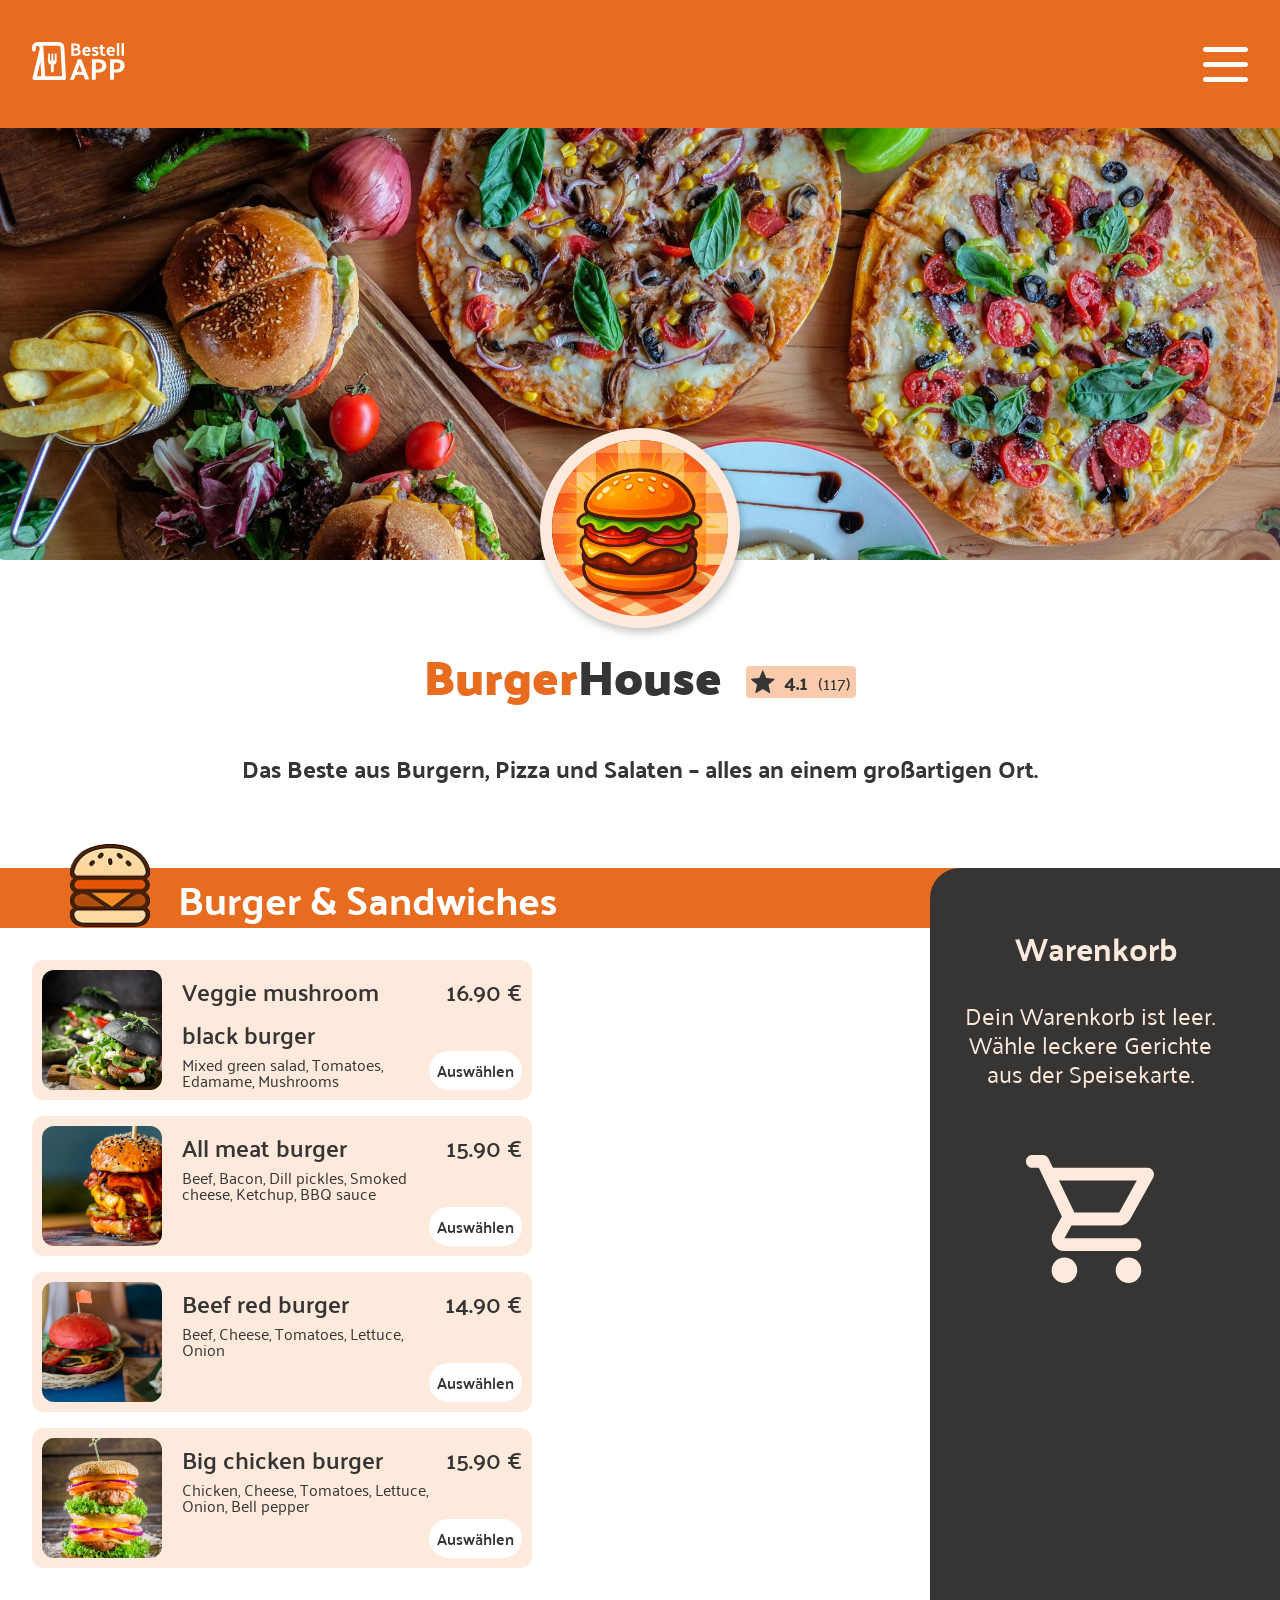
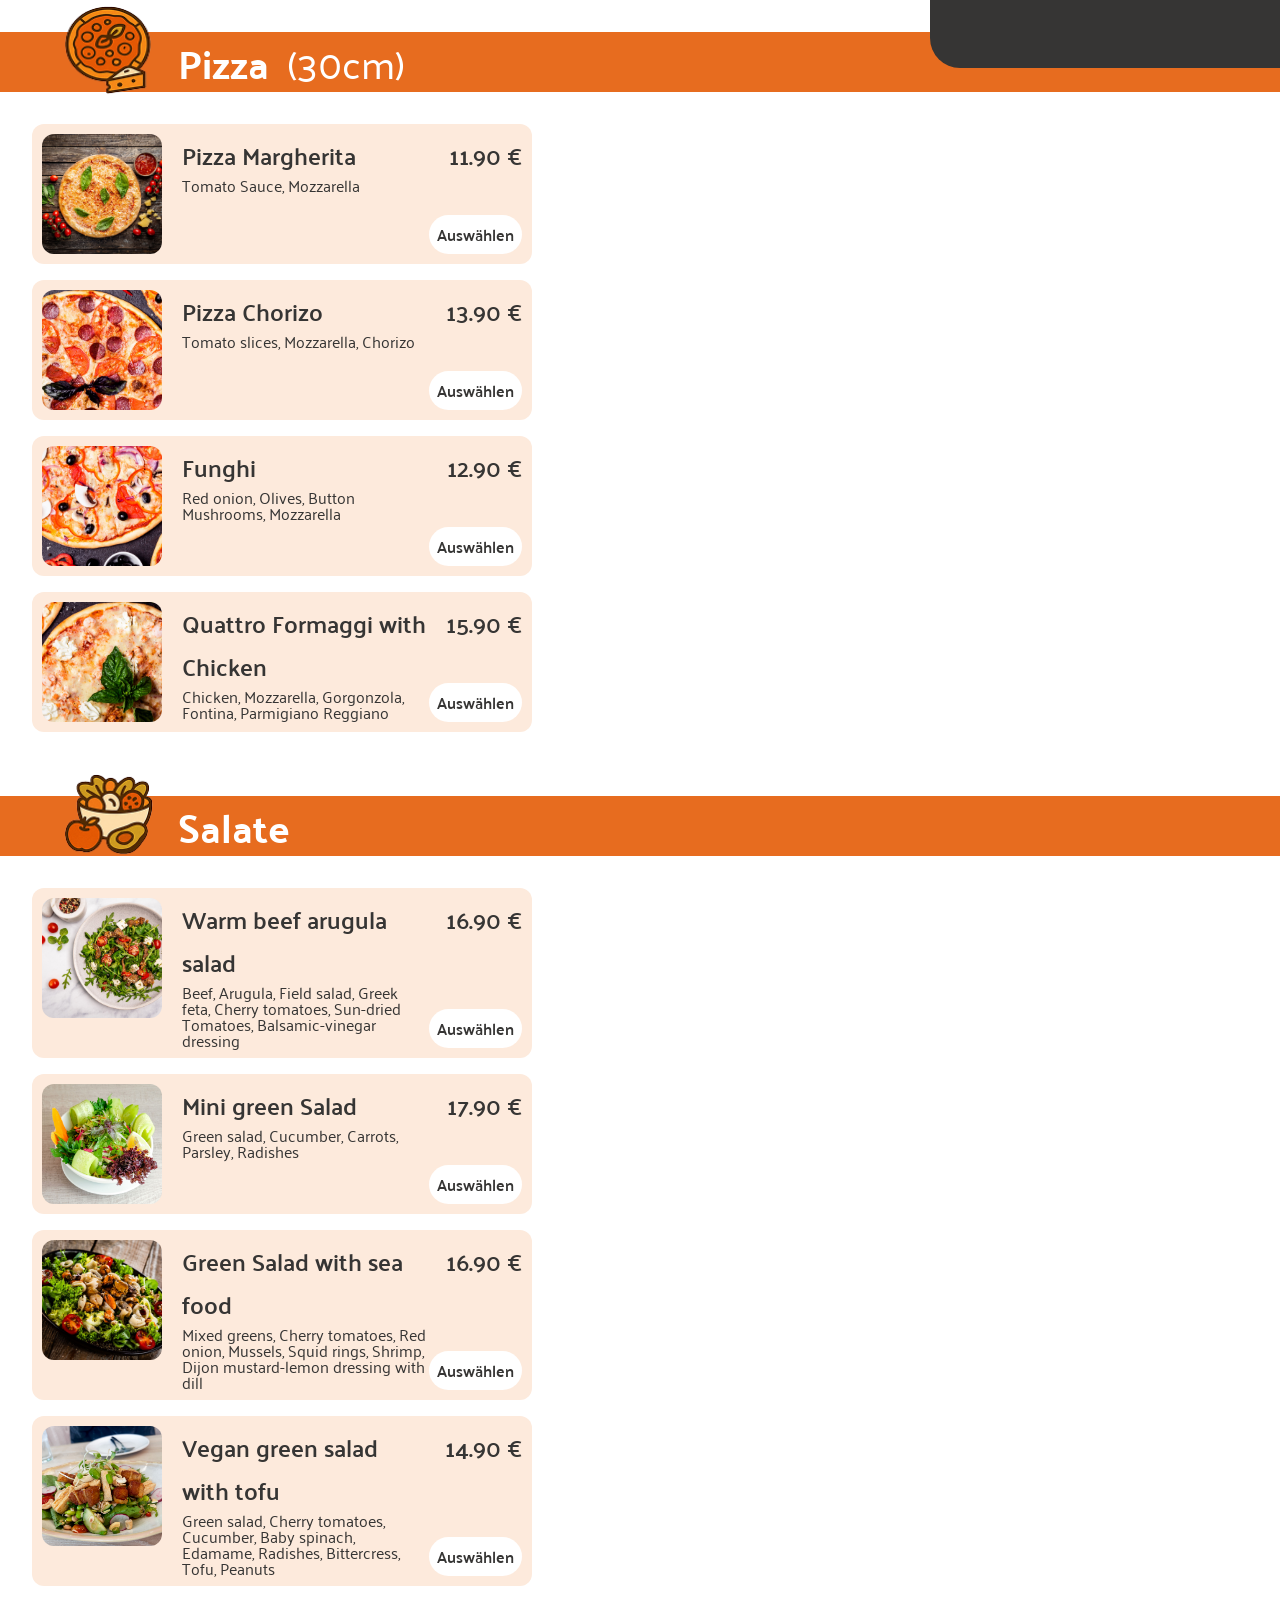
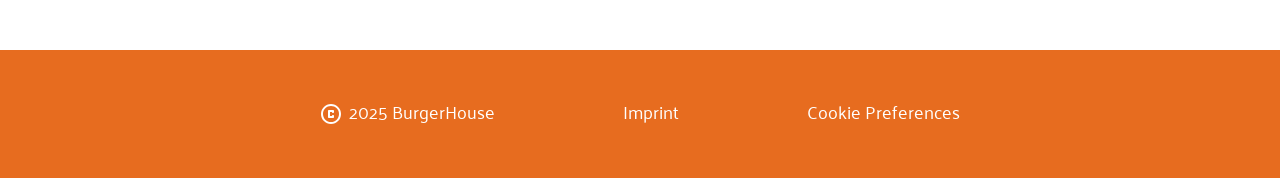
==== commit 7d315b8f: "feat: implement responsive layout and mobile navigation" ====
--- a/idex.html
+++ b/idex.html
@@ -4,7 +4,11 @@
     <meta charset="UTF-8" />
     <meta name="viewport" content="width=device-width, initial-scale=1.0" />
     <title>BestellApp</title>
-    <link rel="icon" type="image/svg" href="./assets/img/burger/Chanese 1.png" />
+    <link
+      rel="icon"
+      type="image/svg"
+      href="./assets/img/burger/Chanese 1.png"
+    />
     <link rel="stylesheet" href="./style.css" />
     <link rel="stylesheet" href="./styles/fonts.css" />
     <link rel="stylesheet" href="./styles/variables.css" />
@@ -76,7 +80,7 @@
             <div id="salads-list" class="dish-render-target"></div>
           </section>
         </section>
-        <section class="basket-area">
+        <section id="basket-area" class="basket-area">
           <aside
             id="order-basket"
             class="order-basket"
@@ -101,7 +105,8 @@
           type="button"
           class="close-dialog-btn"
           onclick="closeOrderConfirmation()"
-          aria-label="Dialog schließen">
+          aria-label="Dialog schließen"
+        >
           <img src="./assets/icons/close.svg" alt="" aria-hidden="true" />
         </button>
         <img src="./assets/img/order-dialog.png" alt="" aria-hidden="true" />
@@ -109,6 +114,26 @@
         <p>Dein Essen ist unterwegs!</p>
       </dialog>
     </main>
+    <nav class="mobile-nav" aria-label="Mobile Navigation">
+      <button type="button" class="mobile-nav-btn" aria-label="Zur Startseite">
+        <img class="mobile-nav-icon" src="./assets/icons/home-white.svg" alt="" aria-hidden="true"/>
+        <img class="mobile-nav-icon-hover" src="./assets/icons/home-orange.svg" alt="" aria-hidden="true"/>
+      </button>
+      <button
+        type="button" class="mobile-nav-btn" aria-label="Kontakt anzeigen">
+        <img class="mobile-nav-icon" src="./assets/icons/person-white.svg" alt="" aria-hidden="true"/>
+        <img class="mobile-nav-icon-hover" src="./assets/icons/person-orange.svg" alt="" aria-hidden="true"/>
+      </button>
+      <button type="button" class="mobile-nav-btn" aria-label="über Uns">
+        <img class="mobile-nav-icon" src="./assets/icons/logo-white.svg" alt="" aria-hidden="true"/>
+        <img class="mobile-nav-icon-hover" src="./assets/icons/logo-orange.svg" alt="" aria-hidden="true"/>
+      </button>
+      <button type="button" class="mobile-nav-btn mobile-basket-btn" onclick="toggleMobileBasket()" aria-label="Warenkorb öffnen">
+        <img class="mobile-nav-icon" src="./assets/icons/shopping-cart-white.svg" alt="" aria-hidden="true"/>
+        <img class="mobile-nav-icon-hover" src="./assets/icons/shopping-cart-orange.svg" alt="" aria-hidden="true"/>
+        <span id="mobile-basket-counter" class="mobile-basket-counter">0</span>
+      </button>
+    </nav>
     <footer>
       <div class="copyright">
         <img src="./assets/icons/copyright.svg" alt="copyright icon" />
--- a/style.css
+++ b/style.css
@@ -33,6 +33,8 @@
   justify-content: center;
   align-items: center;
   height: 128px;
+    width: 100vw;
+
   background-color: var(--bar-color);
 }
 
@@ -51,6 +53,7 @@
   display: flex;
   align-items: center;
   flex-direction: column;
+    width: 100vw;
   padding-inline: var(--content-limitation);
   padding-bottom: 78px;
 }
@@ -88,7 +91,7 @@
   gap: 24px;
   padding-top: 72px;
   padding-bottom: 26px;
-  padding-inline: var(--content-padding);
+  /* padding-inline: var(--content-padding); */
 }
 
 .brand-header h1 {
@@ -143,11 +146,11 @@
   display: flex;
   flex-direction: row;
   flex-grow: 1;
+  width: 100vw;
 }
 
 .menu-selection {
-  /* padding-left: var(--content-padding); */
-  width: calc(100% - 400px - var(--content-padding));
+  width: calc(100vw - 435px - var(--content-limitation));
   left: var(--content-padding);
 }
 
@@ -188,7 +191,7 @@
 .dish-render-target {
   display: flex;
   flex-direction: column;
-  padding-inline: var(--content-padding);
+  padding-left: var(--content-padding);
   padding-top: 32px;
   padding-bottom: 64px;
   gap: 16px;
@@ -285,10 +288,6 @@
   padding-top: 50px;
   padding-right: 48px;
 }
-
-/* .order-basket p {
-  color: #ffffff;
-} */
 
 .basket-list {
   display: flex;
@@ -524,6 +523,74 @@
 
 /* #endregion */
 
+/* #region mobil-nav */
+
+.mobile-nav {
+  display: none;
+}
+
+.mobile-nav-btn {
+  position: relative;
+  display: flex;
+  justify-content: center;
+  align-items: center;
+
+  width: 48px;
+  height: 48px;
+
+  background: transparent;
+  border: none;
+}
+
+.mobile-nav-icon,
+.mobile-nav-icon-hover {
+  width: 24px;
+  height: 24px;
+  display: block;
+}
+
+.mobile-nav-icon-hover {
+  display: none;
+}
+
+.mobile-nav-btn:hover .mobile-nav-icon,
+.mobile-nav-btn:active .mobile-nav-icon {
+  display: none;
+}
+
+.mobile-nav-btn:hover .mobile-nav-icon-hover,
+.mobile-nav-btn:active .mobile-nav-icon-hover {
+  display: block;
+}
+
+.mobile-basket-btn {
+  position: relative;
+}
+
+.mobile-basket-counter {
+  position: absolute;
+  top: 4px;
+  right: 4px;
+
+  display: flex;
+  justify-content: center;
+  align-items: center;
+
+  width: 18px;
+  height: 18px;
+
+  border-radius: 50%;
+  background-color: var(--second-basket-color);
+  color: var(--bar-color);
+
+  font-family: Arial, sans-serif;
+  font-size: 11px;
+  font-weight: 700;
+  line-height: 1;
+}
+
+/* #endregion */
+
 /* #region footer */
 
 footer {
@@ -531,6 +598,7 @@
   justify-content: center;
   align-items: center;
   height: 128px;
+    width: 100vw;
   gap: 128px;
   background-color: var(--bar-color);
 }
@@ -569,7 +637,7 @@
 
 @media screen and (max-width: 1280px) {
   .menu-selection {
-    width: calc(100% - 300px - var(--content-padding));
+    width: calc(100% - 350px - var(--content-limitation));
     left: var(--content-padding-smal);
   }
 
@@ -582,7 +650,7 @@
     margin-left: 0;
     width: 500px;
     grid-template-columns: 140px 1fr auto;
-  } 
+  }
 
   .dish-image {
     width: 120px;
@@ -593,4 +661,92 @@
   }
 }
 
-/* #endregion */
+@media screen and (max-width: 768px) {
+  .ordering-system {
+    display: block;
+  }
+
+  .menu-selection {
+    width: 100%;
+  }
+
+    .basket-area {
+    display: none;
+  }
+
+
+  .order-basket {
+    position: relative;
+    width: 100%;
+    max-width: 400px;
+    height: 70dvh;
+    
+  }
+
+  .mobile-basket-close-btn {
+    position: absolute;
+    top: 24px;
+    right: 24px;
+
+    display: block;
+    background: transparent;
+    border: none;
+  }
+
+  .mobile-basket-close-btn img {
+    width: 20px;
+    height: 20px;
+    display: block;
+  }
+
+
+  .basket-area.basket-area-open {
+    position: fixed;
+    left: 0;
+    right: 0;
+    bottom: 72px;
+    z-index: 90;
+
+    display: flex;
+    justify-content: center;
+
+    width: 100%;
+    padding: 16px;
+  }
+
+  .dish-card {
+    grid-template-columns: 1fr;
+    width: 100%;
+    margin-left: 0;
+    padding: 12px;
+  }
+
+  .dish-image {
+    width: 100%;
+    height: 86px;
+  }
+
+  .dish-side {
+    flex-direction: row;
+    align-items: center;
+    justify-content: space-between;
+  }
+
+  .mobile-nav {
+    position: fixed;
+    left: 0;
+    bottom: 0;
+    z-index: 100;
+
+    display: flex;
+    justify-content: space-around;
+    align-items: center;
+
+    width: 100%;
+    height: 72px;
+    background-color: var(--first-basket-color);
+  }
+
+}
+
+/* #endregion */
--- a/styles/variables.css
+++ b/styles/variables.css
@@ -4,8 +4,8 @@
   --first-basket-color: #363534;
   --second-basket-color: #fdeadc;
   --content-padding: max(calc(50vw - 720px), 32px);
-  --content-padding-menu: max(calc(50vw - 310px), 32px);
-  --content-limitation: max(calc(50vw - 720px));
-  --content-padding-medium: max(calc(50% - 720px), 48px);
+  /* --content-padding-menu: max(calc(50vw - 310px), 32px); */
+  --content-limitation: max(calc(50vw - 720px), 0px);
+  /* --content-padding-medium: max(calc(50% - 720px), 48px); */
   --content-padding-small: max(calc(50vw - 720px), 24px);
 }
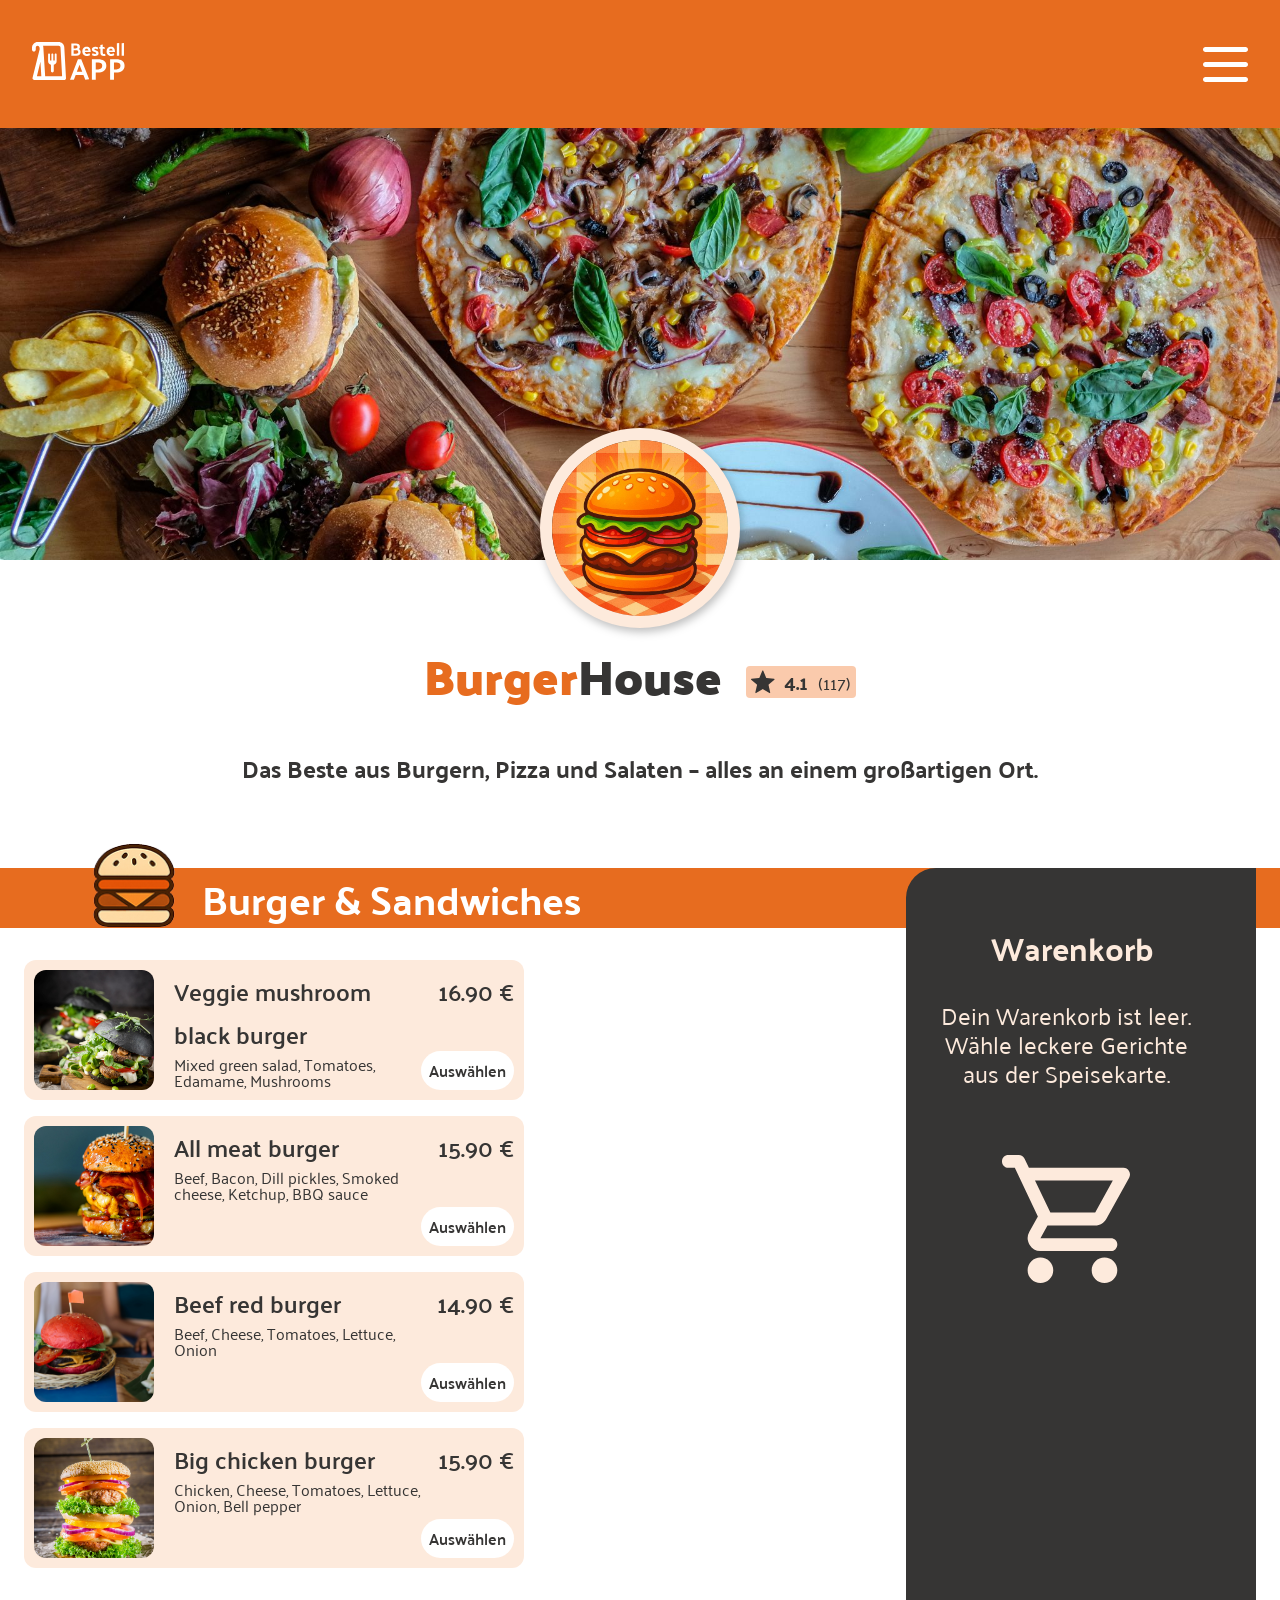
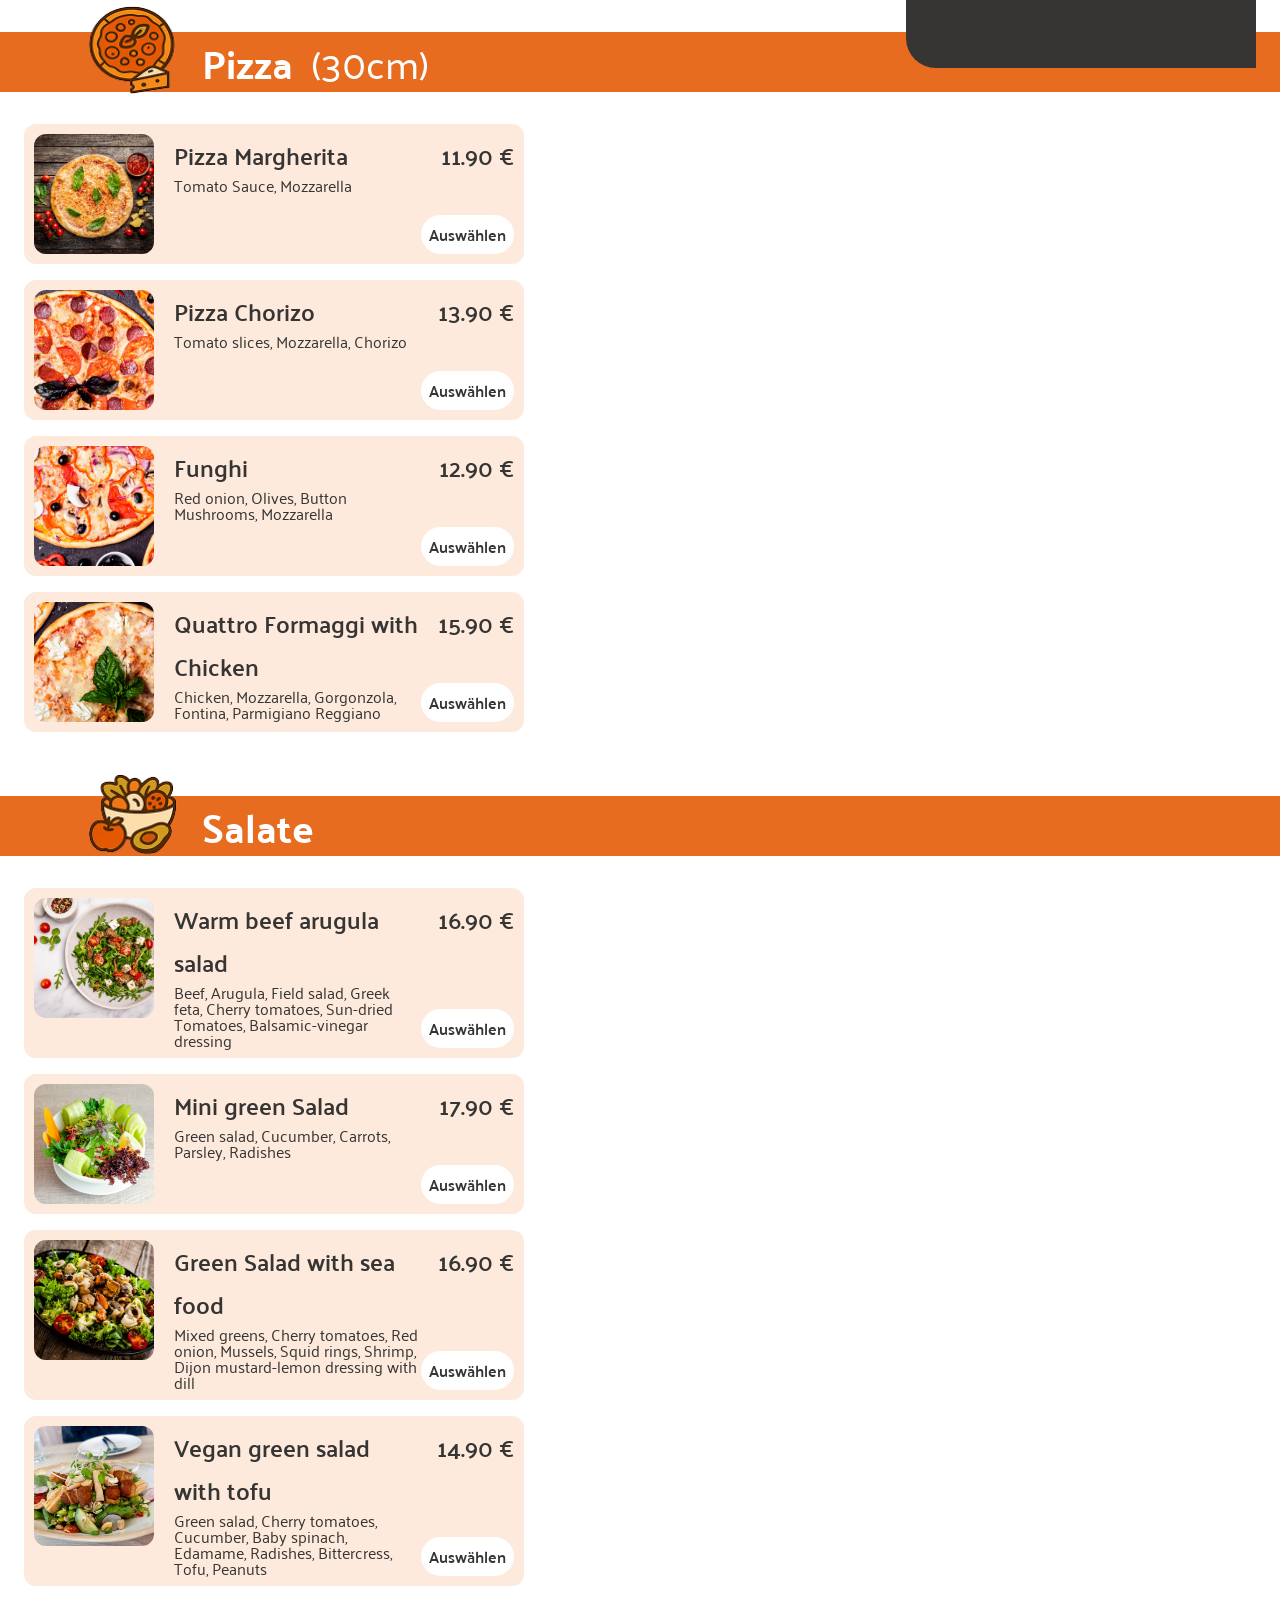
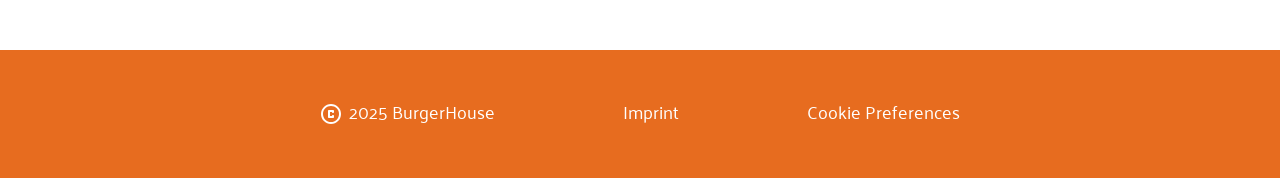
==== commit a0e6c20b: "feat: adjust and complete mobile basket functionality" ====
--- a/idex.html
+++ b/idex.html
@@ -49,7 +49,7 @@
       </section>
       <div class="ordering-system">
         <section class="menu-selection">
-          <section id="category-burgers">
+          <section id="category-burgers" class="category-section">
             <header class="category-divider">
               <div class="menu-content-limit">
                 <img
@@ -59,25 +59,31 @@
                 <h2>Burger & Sandwiches</h2>
               </div>
             </header>
-            <div id="burgers-list" class="dish-render-target"></div>
+            <div class="category-content">
+              <div id="burgers-list" class="dish-render-target"></div>
+            </div>
           </section>
-          <section id="category-pizza">
+          <section id="category-pizza" class="category-section">
             <header class="category-divider">
               <div class="menu-content-limit">
                 <img src="./assets/img/pizza/Pizza 1.png" alt="Pizza Icon" />
                 <h2>Pizza<span class="diameter">(30cm)</span></h2>
               </div>
             </header>
-            <div id="pizza-list" class="dish-render-target"></div>
+            <div class="category-content">
+              <div id="pizza-list" class="dish-render-target"></div>
+            </div>
           </section>
-          <section id="category-salads">
+          <section id="category-salads" class="category-section">
             <header class="category-divider">
               <div class="menu-content-limit">
                 <img src="./assets/img/salad/Salad 1.png" alt="Salat Icon" />
                 <h2>Salate</h2>
               </div>
             </header>
-            <div id="salads-list" class="dish-render-target"></div>
+            <div class="category-content">
+              <div id="salads-list" class="dish-render-target"></div>
+            </div>
           </section>
         </section>
         <section id="basket-area" class="basket-area">
@@ -86,6 +92,14 @@
             class="order-basket"
             aria-labelledby="basket-title"
           >
+            <button
+              type="button"
+              class="mobile-basket-close-btn"
+              onclick="closeMobileBasket()"
+              aria-label="Warenkorb schließen"
+            >
+              <img src="./assets/icons/close.svg" alt="" aria-hidden="true" />
+            </button>
             <h3 id="basket-title">Warenkorb</h3>
             <div id="basket-list" class="basket-list"></div>
             <div id="basket-summary" class="basket-summary"></div>
@@ -116,21 +130,69 @@
     </main>
     <nav class="mobile-nav" aria-label="Mobile Navigation">
       <button type="button" class="mobile-nav-btn" aria-label="Zur Startseite">
-        <img class="mobile-nav-icon" src="./assets/icons/home-white.svg" alt="" aria-hidden="true"/>
-        <img class="mobile-nav-icon-hover" src="./assets/icons/home-orange.svg" alt="" aria-hidden="true"/>
+        <img
+          class="mobile-nav-icon"
+          src="./assets/icons/home-white.svg"
+          alt=""
+          aria-hidden="true"
+        />
+        <img
+          class="mobile-nav-icon-hover"
+          src="./assets/icons/home-orange.svg"
+          alt=""
+          aria-hidden="true"
+        />
       </button>
       <button
-        type="button" class="mobile-nav-btn" aria-label="Kontakt anzeigen">
-        <img class="mobile-nav-icon" src="./assets/icons/person-white.svg" alt="" aria-hidden="true"/>
-        <img class="mobile-nav-icon-hover" src="./assets/icons/person-orange.svg" alt="" aria-hidden="true"/>
+        type="button"
+        class="mobile-nav-btn"
+        aria-label="Kontakt anzeigen"
+      >
+        <img
+          class="mobile-nav-icon"
+          src="./assets/icons/person-white.svg"
+          alt=""
+          aria-hidden="true"
+        />
+        <img
+          class="mobile-nav-icon-hover"
+          src="./assets/icons/person-orange.svg"
+          alt=""
+          aria-hidden="true"
+        />
       </button>
       <button type="button" class="mobile-nav-btn" aria-label="über Uns">
-        <img class="mobile-nav-icon" src="./assets/icons/logo-white.svg" alt="" aria-hidden="true"/>
-        <img class="mobile-nav-icon-hover" src="./assets/icons/logo-orange.svg" alt="" aria-hidden="true"/>
-      </button>
-      <button type="button" class="mobile-nav-btn mobile-basket-btn" onclick="toggleMobileBasket()" aria-label="Warenkorb öffnen">
-        <img class="mobile-nav-icon" src="./assets/icons/shopping-cart-white.svg" alt="" aria-hidden="true"/>
-        <img class="mobile-nav-icon-hover" src="./assets/icons/shopping-cart-orange.svg" alt="" aria-hidden="true"/>
+        <img
+          class="mobile-nav-icon"
+          src="./assets/icons/logo-white.svg"
+          alt=""
+          aria-hidden="true"
+        />
+        <img
+          class="mobile-nav-icon-hover"
+          src="./assets/icons/logo-orange.svg"
+          alt=""
+          aria-hidden="true"
+        />
+      </button>
+      <button
+        type="button"
+        class="mobile-nav-btn mobile-basket-btn"
+        onclick="toggleMobileBasket()"
+        aria-label="Warenkorb öffnen"
+      >
+        <img
+          class="mobile-nav-icon"
+          src="./assets/icons/shopping-cart-white.svg"
+          alt=""
+          aria-hidden="true"
+        />
+        <img
+          class="mobile-nav-icon-hover"
+          src="./assets/icons/shopping-cart-orange.svg"
+          alt=""
+          aria-hidden="true"
+        />
         <span id="mobile-basket-counter" class="mobile-basket-counter">0</span>
       </button>
     </nav>
--- a/style.css
+++ b/style.css
@@ -33,7 +33,7 @@
   justify-content: center;
   align-items: center;
   height: 128px;
-    width: 100vw;
+  /* width: 100vw; */
 
   background-color: var(--bar-color);
 }
@@ -53,7 +53,7 @@
   display: flex;
   align-items: center;
   flex-direction: column;
-    width: 100vw;
+  /* width: 100vw; */
   padding-inline: var(--content-limitation);
   padding-bottom: 78px;
 }
@@ -143,21 +143,29 @@
 /* #region menu */
 
 .ordering-system {
-  display: flex;
-  flex-direction: row;
+  --basket-width: 435px;
+  position: relative;
+  width: 100%;
   flex-grow: 1;
-  width: 100vw;
 }
 
 .menu-selection {
-  width: calc(100vw - 435px - var(--content-limitation));
-  left: var(--content-padding);
+  width: 100%;
 }
 
 .category-divider {
   height: 60px;
-  width: 100vw;
+  width: 100%;
   background-color: var(--bar-color);
+}
+
+.category-section {
+  width: 100%;
+}
+
+.category-content {
+  padding-left: var(--content-padding);
+  padding-right: calc(var(--content-padding) + var(--basket-width));
 }
 
 .menu-content-limit {
@@ -191,7 +199,6 @@
 .dish-render-target {
   display: flex;
   flex-direction: column;
-  padding-left: var(--content-padding);
   padding-top: 32px;
   padding-bottom: 64px;
   gap: 16px;
@@ -267,10 +274,12 @@
 /* #region basket */
 
 .basket-area {
-  /* position: relative; */
-  /* right: var(--content-padding); */
-  width: 435px;
-  /* flex-grow: 1; */
+  position: absolute;
+  top: 0;
+  right: var(--content-padding);
+  bottom: 0;
+  width: var(--basket-width);
+  z-index: 2;
 }
 
 .order-basket {
@@ -589,6 +598,10 @@
   line-height: 1;
 }
 
+.mobile-basket-close-btn {
+  display: none;
+}
+
 /* #endregion */
 
 /* #region footer */
@@ -598,7 +611,7 @@
   justify-content: center;
   align-items: center;
   height: 128px;
-    width: 100vw;
+  /* width: 100vw; */
   gap: 128px;
   background-color: var(--bar-color);
 }
@@ -636,13 +649,22 @@
 }
 
 @media screen and (max-width: 1280px) {
-  .menu-selection {
-    width: calc(100% - 350px - var(--content-limitation));
-    left: var(--content-padding-smal);
+  .ordering-system {
+    --basket-width: 350px;
+  }
+
+  .category-content {
+    padding-left: var(--content-padding-small);
+    padding-right: calc(var(--content-padding-small) + var(--basket-width));
+  }
+
+  .basket-area {
+    right: var(--content-padding-small);
+    width: var(--basket-width);
   }
 
   .menu-content-limit {
-    padding-left: var(--content-padding-smal);
+    padding-left: var(--content-padding-small);
     margin-left: 64px;
   }
 
@@ -655,13 +677,72 @@
   .dish-image {
     width: 120px;
   }
-
-  .basket-area {
-    width: 350px;
+}
+
+@media screen and (max-width: 980px) {
+  .ordering-system {
+    --basket-width: 300px;
   }
 }
 
 @media screen and (max-width: 768px) {
+  body {
+    --mobile-nav-height: 72px;
+    padding-bottom: var(--mobile-nav-height);
+  }
+  
+    .hero {
+    padding-inline: 0;
+    padding-bottom: 40px;
+  }
+
+  .hero-brand-area {
+    height: 380px;
+    width: auto;
+    margin: 0 16px;
+    border-radius: 16px;
+    overflow: hidden;
+    background-position: center;
+  }
+
+  .brand-logo {
+    bottom: -55px;
+  }
+
+  .brand-logo img {
+    width: 140px;
+    height: 140px;
+    border-width: 10px;
+  }
+
+  .brand-header {
+    flex-direction: column-reverse;
+    gap: 16px;
+    padding-top: 88px;
+    padding-bottom: 16px;
+  }
+
+  .brand-header h1,
+  .brand-header h1 span {
+    font-size: 32px;
+    line-height: 1;
+  }
+
+  .rating-badge {
+    transform: none;
+    width: auto;
+    padding: 4px 10px;
+    gap: 6px;
+  }
+
+  .restaurant-tagline {
+    max-width: 320px;
+    padding-inline: 16px;
+    text-align: center;
+    font-size: 18px;
+    line-height: 1.3;
+  }
+  
   .ordering-system {
     display: block;
   }
@@ -670,17 +751,53 @@
     width: 100%;
   }
 
-    .basket-area {
+    .category-content {
+    padding-left: var(--content-padding-small);
+    padding-right: var(--content-padding-small);
+  }
+
+  .category-divider {
+  height: 80px;
+  display: flex;
+  justify-content: center;
+  align-items: center;
+}
+
+.menu-content-limit {
+  width: 100%;
+  margin-left: 0;
+  padding-left: 0;
+
+  display: flex;
+  flex-direction: column;
+  justify-content: center;
+  align-items: center;
+
+  gap: 0;
+}
+
+.menu-content-limit img {
+  width: 52px;
+  height: 52px;
+  transform: translateY(-6px);
+}
+
+.menu-content-limit h2 {
+  /* font-size: 24px; */
+  line-height: 1;
+  text-align: center;
+  transform: translateY(-10px);
+}
+
+  .basket-area {
     display: none;
   }
-
 
   .order-basket {
     position: relative;
     width: 100%;
     max-width: 400px;
     height: 70dvh;
-    
   }
 
   .mobile-basket-close-btn {
@@ -698,7 +815,6 @@
     height: 20px;
     display: block;
   }
-
 
   .basket-area.basket-area-open {
     position: fixed;
@@ -743,10 +859,9 @@
     align-items: center;
 
     width: 100%;
-    height: 72px;
+    height: var(--mobile-nav-height);
     background-color: var(--first-basket-color);
   }
-
-}
-
-/* #endregion */
+}
+
+/* #endregion */
--- a/styles/variables.css
+++ b/styles/variables.css
@@ -3,9 +3,9 @@
   --dishes-color: #fdeadc;
   --first-basket-color: #363534;
   --second-basket-color: #fdeadc;
-  --content-padding: max(calc(50vw - 720px), 32px);
+  --content-padding: max(calc(50% - 720px), 32px);
   /* --content-padding-menu: max(calc(50vw - 310px), 32px); */
-  --content-limitation: max(calc(50vw - 720px), 0px);
+  --content-limitation: max(calc(50% - 720px), 0px);
   /* --content-padding-medium: max(calc(50% - 720px), 48px); */
-  --content-padding-small: max(calc(50vw - 720px), 24px);
+  --content-padding-small: max(calc(50% - 720px), 24px);
 }
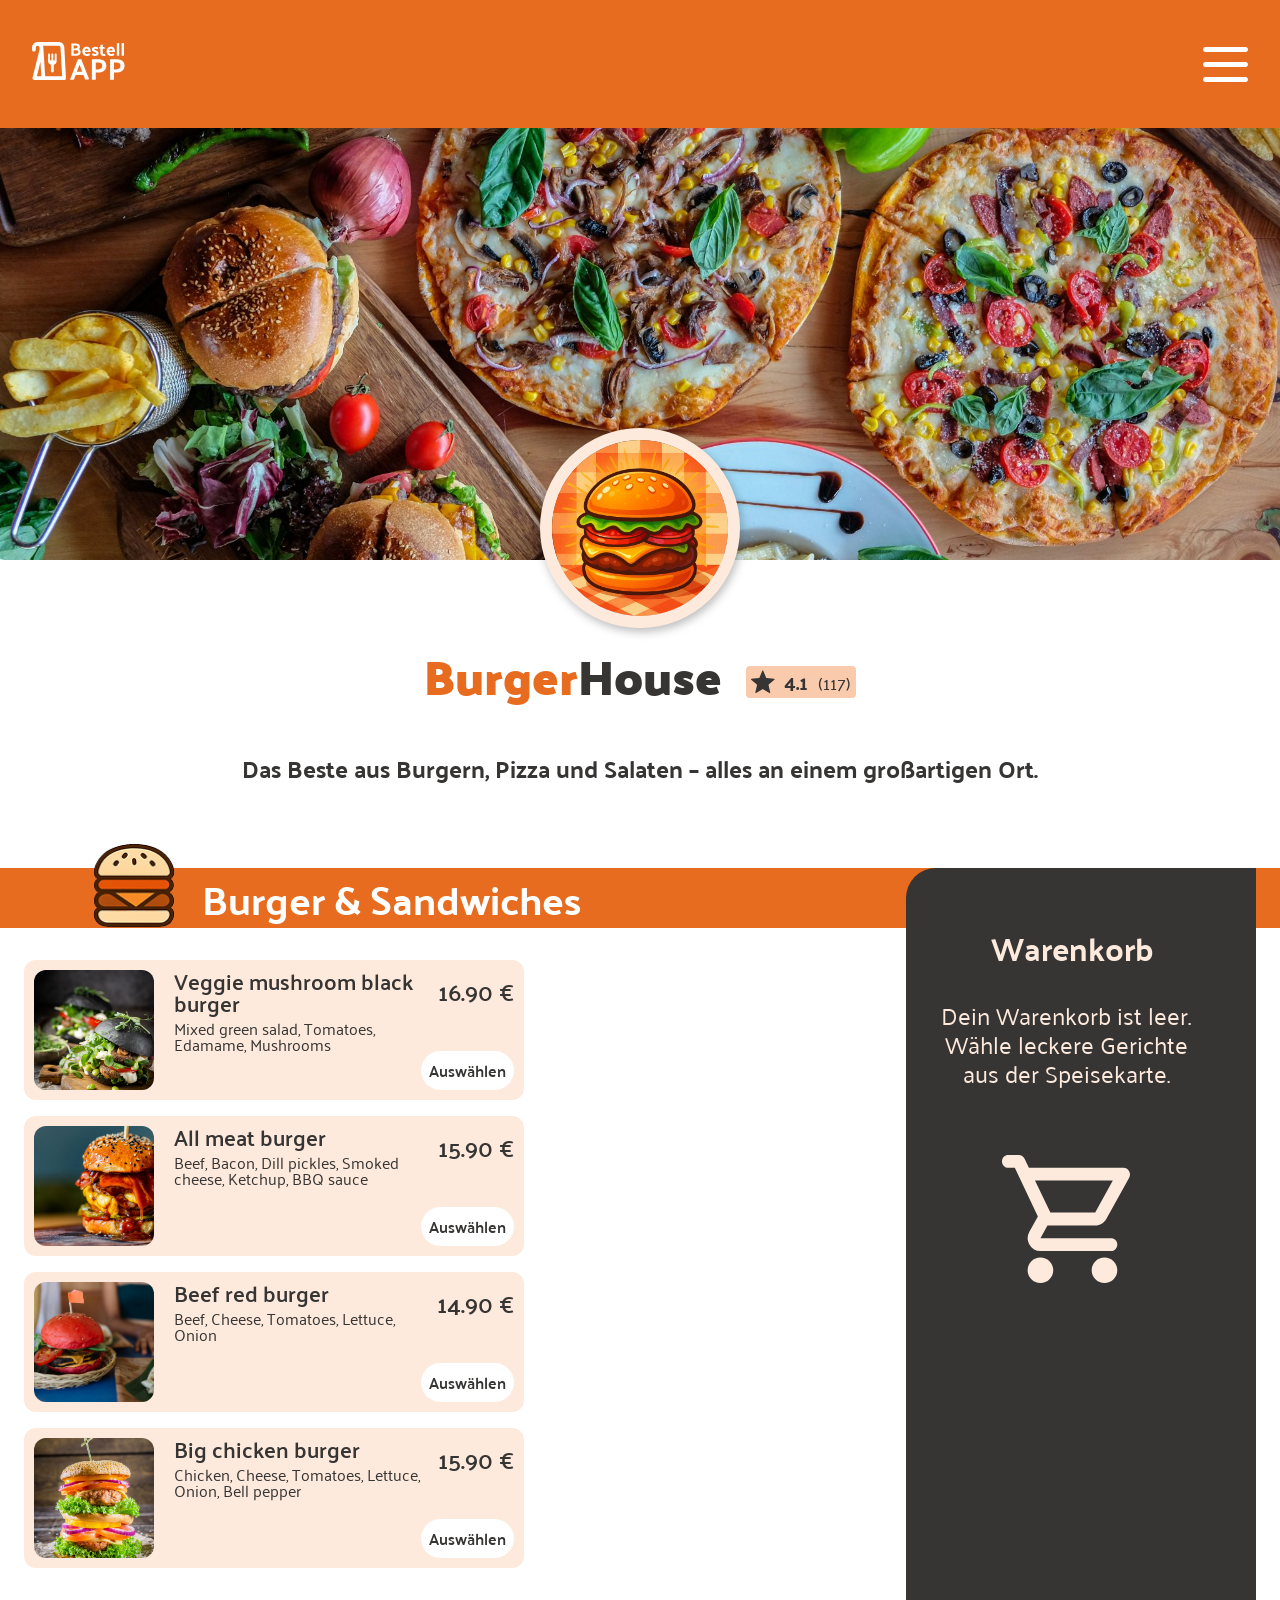
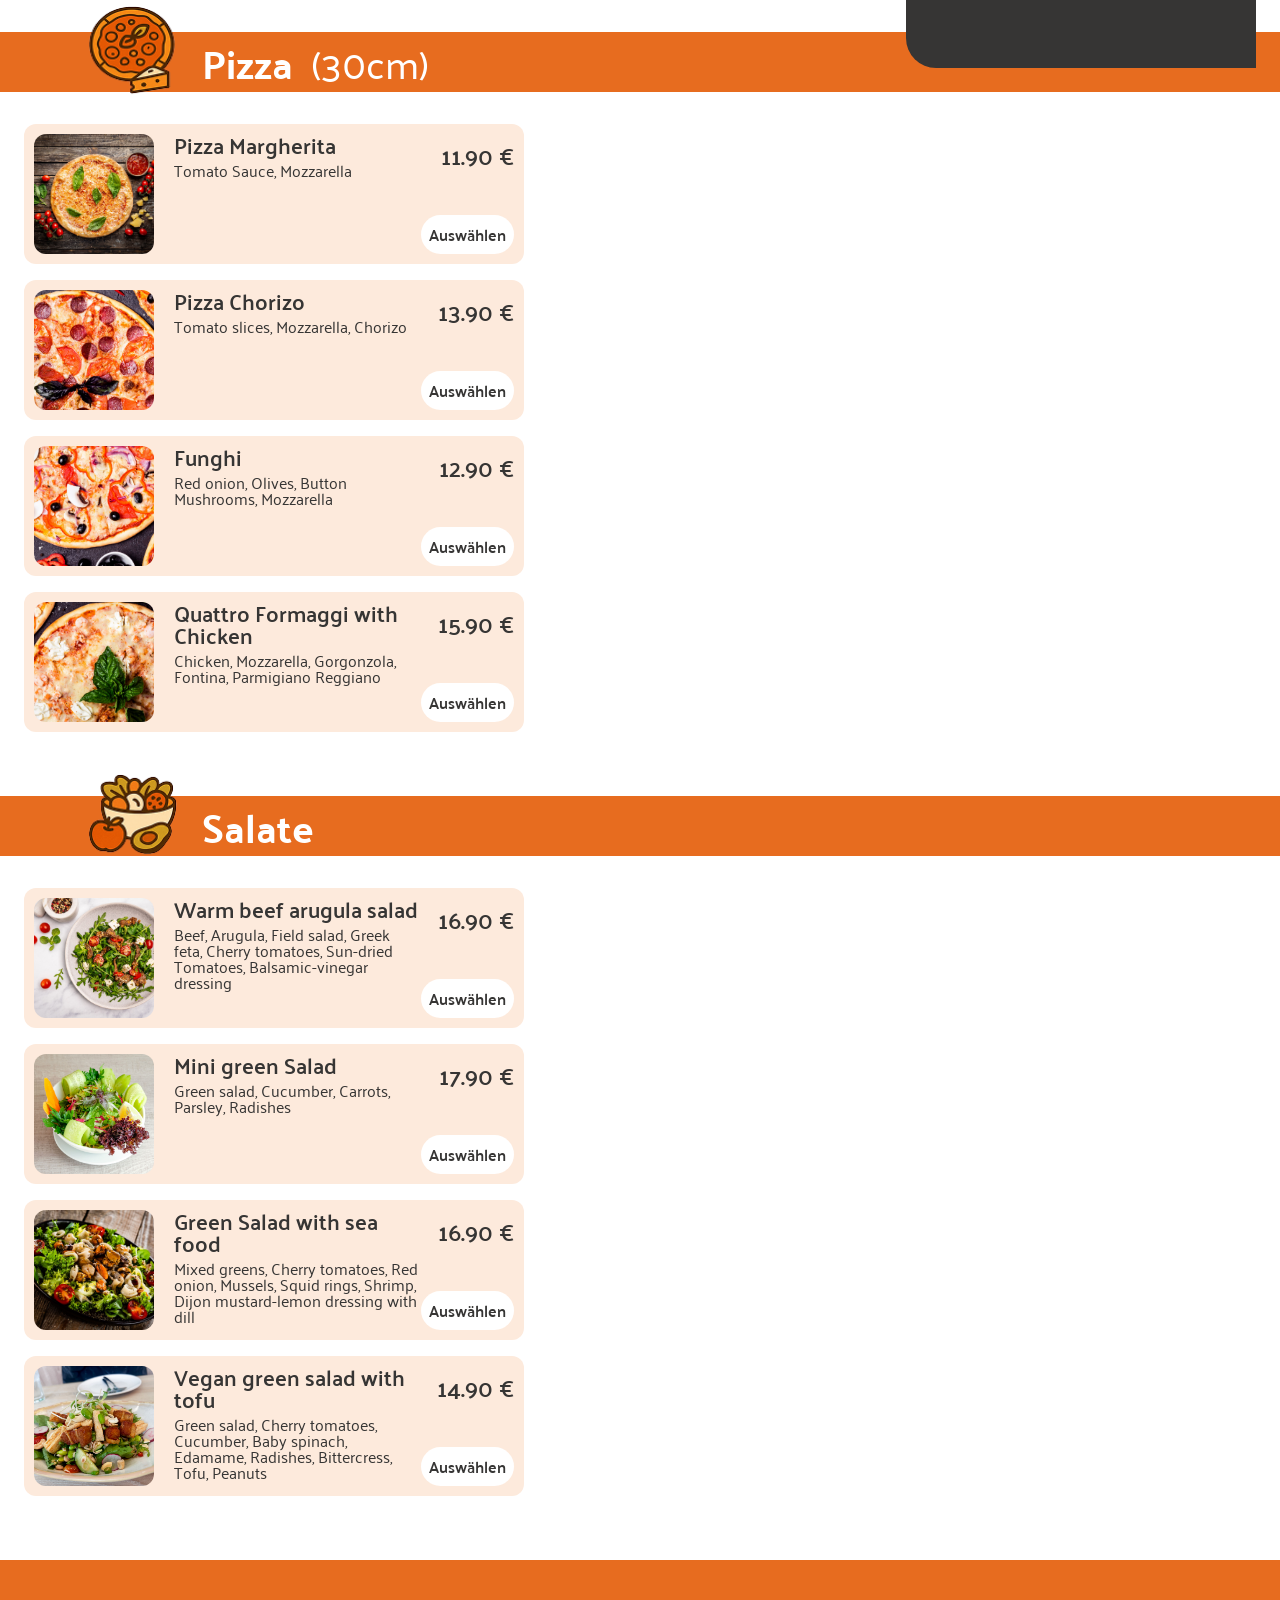
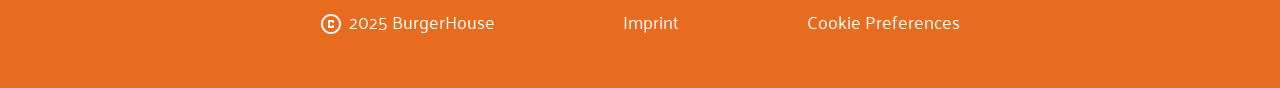
==== commit 0781c499: "refactor: split CSS into basket.css and mobile.css" ====
--- a/idex.html
+++ b/idex.html
@@ -12,6 +12,10 @@
     <link rel="stylesheet" href="./style.css" />
     <link rel="stylesheet" href="./styles/fonts.css" />
     <link rel="stylesheet" href="./styles/variables.css" />
+    <link rel="stylesheet" href="./styles/basket.css" />
+    <!-- <link rel="stylesheet" href="./styles/menu.css" /> -->
+    <!-- <link rel="stylesheet" href="./styles/dialog.css" /> -->
+    <link rel="stylesheet" href="./styles/mobile.css" />
     <script src="./scripts/db.js"></script>
     <script src="./scripts/templates.js"></script>
     <script src="./script.js"></script>
@@ -23,7 +27,11 @@
           <img src="./assets/icons/takeout-dining-2.svg" alt="" />
           <img src="./assets/icons/bestell-app.svg" alt="Logo BestellApp" />
         </div>
-        <img src="./assets/icons/dehaze.svg" alt="Burger Menu Icon" />
+        <img
+          class="burger-menu-icon-mobil"
+          src="./assets/icons/dehaze.svg"
+          alt="Burger Menu Icon"
+        />
       </div>
     </header>
 
@@ -56,7 +64,8 @@
                   src="./assets/img/burger/Chanese 1.png"
                   alt="Burger Icon"
                 />
-                <h2>Burger & Sandwiches</h2>
+                <h2 class="category-title-desktop">Burger & Sandwiches</h2>
+                <h2 class="category-title-mobile">Burger</h2>
               </div>
             </header>
             <div class="category-content">
--- a/style.css
+++ b/style.css
@@ -23,17 +23,12 @@
 
 /* #endregion */
 
-/* #region layout */
-
-/* #endregion */
-
 /* #region header */
 .main-header {
   display: flex;
   justify-content: center;
   align-items: center;
   height: 128px;
-  /* width: 100vw; */
 
   background-color: var(--bar-color);
 }
@@ -53,7 +48,6 @@
   display: flex;
   align-items: center;
   flex-direction: column;
-  /* width: 100vw; */
   padding-inline: var(--content-limitation);
   padding-bottom: 78px;
 }
@@ -91,7 +85,6 @@
   gap: 24px;
   padding-top: 72px;
   padding-bottom: 26px;
-  /* padding-inline: var(--content-padding); */
 }
 
 .brand-header h1 {
@@ -166,6 +159,10 @@
 .category-content {
   padding-left: var(--content-padding);
   padding-right: calc(var(--content-padding) + var(--basket-width));
+}
+
+.category-title-mobile {
+  display: none;
 }
 
 .menu-content-limit {
@@ -233,7 +230,8 @@
 h4 {
   font-size: 24px;
   font-weight: 600;
-  line-height: 1, 1;
+  line-height: 1;
+  padding-bottom: 6px;
   color: var(--first-basket-color);
 }
 
@@ -269,204 +267,6 @@
   color: var(--bar-color);
 }
 
-/* #endregion */
-
-/* #region basket */
-
-.basket-area {
-  position: absolute;
-  top: 0;
-  right: var(--content-padding);
-  bottom: 0;
-  width: var(--basket-width);
-  z-index: 2;
-}
-
-.order-basket {
-  width: 100%;
-  height: 800px;
-  display: flex;
-  flex-direction: column;
-  align-items: center;
-  position: sticky;
-  top: 0;
-  background-color: var(--first-basket-color);
-  border-top-left-radius: 30px;
-  border-bottom-left-radius: 30px;
-  padding: 30px;
-  padding-top: 50px;
-  padding-right: 48px;
-}
-
-.basket-list {
-  display: flex;
-  flex-direction: column;
-  gap: 8px;
-  width: 100%;
-  max-height: 350px;
-  overflow-y: auto;
-  padding-right: 12px;
-  font-size: 22px;
-  color: var(--first-basket-color);
-  border-radius: 20px;
-}
-
-h3 {
-  font-size: 32px;
-  font-weight: 700;
-  color: var(--second-basket-color);
-  padding-bottom: 24px;
-}
-
-.basket-item {
-  display: flex;
-  flex-direction: column;
-  gap: 12px;
-  width: 100%;
-  padding: 20px;
-  border-radius: 20px;
-  background-color: var(--dishes-color);
-}
-
-.basket-item-name {
-  font-size: 22px;
-  font-weight: 700;
-  line-height: 1;
-}
-
-.basket-item-bottom {
-  display: flex;
-  justify-content: space-between;
-  align-items: center;
-  line-height: 1;
-}
-
-.basket-item-controls {
-  display: flex;
-  align-items: center;
-  gap: 4px;
-  font-size: 24px;
-  font-weight: 600;
-}
-
-.basket-item-controls button {
-  display: flex;
-  align-items: center;
-  justify-content: center;
-  background: transparent;
-  border: none;
-  padding: 0;
-  font: inherit;
-}
-
-.basket-item-title {
-  display: flex;
-  align-items: flex-start;
-  gap: 4px;
-}
-
-.basket-item-title button {
-  background: transparent;
-  border: none;
-  /* padding: 0; */
-  transform: translateY(4px);
-}
-
-.basket-item-price {
-  font-size: 20px;
-  font-weight: 700;
-}
-
-.delete-btn {
-  transform: translateY(2px);
-}
-
-.delete-btn img {
-  display: block;
-  width: 16px;
-  height: 16px;
-}
-
-.delete-btn .delete-icon-hover {
-  display: none;
-}
-
-.delete-btn:hover .delete-icon {
-  display: none;
-}
-
-.delete-btn:hover .delete-icon-hover {
-  display: block;
-}
-
-.empty-basket {
-  display: flex;
-  justify-content: center;
-  align-items: center;
-  flex-direction: column;
-  gap: 68px;
-}
-
-.empty-basket-text {
-  text-align: center;
-  font-size: 24px;
-  line-height: 1.2;
-  color: var(--second-basket-color);
-}
-
-.empty-basket-icon {
-  width: 128px;
-  height: 128px;
-  color: var(--second-basket-color);
-}
-
-.basket-summary {
-  width: 100%;
-  padding-right: 12px;
-  padding-top: 24px;
-}
-
-.basket-summary-table {
-  width: 100%;
-}
-
-.basket-summary-table th {
-  text-align: left;
-  font-size: 20px;
-  color: #ffffff;
-  padding-left: 12px;
-}
-
-.basket-summary-table td {
-  text-align: right;
-  font-size: 20px;
-  color: #ffffff;
-  padding-right: 12px;
-}
-
-.basket-summary-divider-row td {
-  padding-left: 0;
-  padding-right: 0;
-}
-
-.basket-divider {
-  height: 3px;
-  background-color: #ffffff;
-  border-radius: 999px;
-}
-
-.basket-list::-webkit-scrollbar {
-  width: 4px;
-}
-
-.basket-list::-webkit-scrollbar-thumb {
-  background-color: var(--dishes-color);
-  border-radius: 999px;
-}
-
-.basket-list::-webkit-scrollbar-track {
-  background: transparent;
-}
 /* #endregion */
 
 /* #region buttons */
@@ -532,86 +332,13 @@
 
 /* #endregion */
 
-/* #region mobil-nav */
-
-.mobile-nav {
-  display: none;
-}
-
-.mobile-nav-btn {
-  position: relative;
+/* #region footer */
+
+footer {
   display: flex;
   justify-content: center;
   align-items: center;
-
-  width: 48px;
-  height: 48px;
-
-  background: transparent;
-  border: none;
-}
-
-.mobile-nav-icon,
-.mobile-nav-icon-hover {
-  width: 24px;
-  height: 24px;
-  display: block;
-}
-
-.mobile-nav-icon-hover {
-  display: none;
-}
-
-.mobile-nav-btn:hover .mobile-nav-icon,
-.mobile-nav-btn:active .mobile-nav-icon {
-  display: none;
-}
-
-.mobile-nav-btn:hover .mobile-nav-icon-hover,
-.mobile-nav-btn:active .mobile-nav-icon-hover {
-  display: block;
-}
-
-.mobile-basket-btn {
-  position: relative;
-}
-
-.mobile-basket-counter {
-  position: absolute;
-  top: 4px;
-  right: 4px;
-
-  display: flex;
-  justify-content: center;
-  align-items: center;
-
-  width: 18px;
-  height: 18px;
-
-  border-radius: 50%;
-  background-color: var(--second-basket-color);
-  color: var(--bar-color);
-
-  font-family: Arial, sans-serif;
-  font-size: 11px;
-  font-weight: 700;
-  line-height: 1;
-}
-
-.mobile-basket-close-btn {
-  display: none;
-}
-
-/* #endregion */
-
-/* #region footer */
-
-footer {
-  display: flex;
-  justify-content: center;
-  align-items: center;
   height: 128px;
-  /* width: 100vw; */
   gap: 128px;
   background-color: var(--bar-color);
 }
@@ -658,10 +385,10 @@
     padding-right: calc(var(--content-padding-small) + var(--basket-width));
   }
 
-  .basket-area {
+  /* .basket-area {
     right: var(--content-padding-small);
     width: var(--basket-width);
-  }
+  } */
 
   .menu-content-limit {
     padding-left: var(--content-padding-small);
@@ -677,11 +404,46 @@
   .dish-image {
     width: 120px;
   }
+
+  h4 {
+    font-size: 22px;
+    font-weight: 600;
+    line-height: 1;
+    color: var(--first-basket-color);
+  }
+
+  .buy-button {
+    font-size: 24px;
+  }
 }
 
 @media screen and (max-width: 980px) {
   .ordering-system {
     --basket-width: 300px;
+  }
+
+  .restaurant-tagline {
+    padding-inline: 16px;
+    text-align: center;
+    font-size: 24px;
+    line-height: 1.3;
+  }
+
+  .dish-card {
+    width: 400px;
+    grid-template-columns: 96px 1fr auto;
+  }
+
+  .dish-image {
+    width: 86px;
+  }
+
+  .category-title-desktop {
+    display: none;
+  }
+
+  .category-title-mobile {
+    display: inline;
   }
 }
 
@@ -690,18 +452,23 @@
     --mobile-nav-height: 72px;
     padding-bottom: var(--mobile-nav-height);
   }
-  
-    .hero {
+
+  .burger-menu-icon-mobil {
+    display: none;
+  }
+
+  .hero {
     padding-inline: 0;
     padding-bottom: 40px;
   }
 
   .hero-brand-area {
-    height: 380px;
+    align-self: stretch;
+    height: 343px;
     width: auto;
     margin: 0 16px;
+    margin-top: 16px;
     border-radius: 16px;
-    overflow: hidden;
     background-position: center;
   }
 
@@ -736,13 +503,9 @@
   }
 
   .restaurant-tagline {
-    max-width: 320px;
-    padding-inline: 16px;
-    text-align: center;
     font-size: 18px;
-    line-height: 1.3;
-  }
-  
+  }
+
   .ordering-system {
     display: block;
   }
@@ -751,83 +514,47 @@
     width: 100%;
   }
 
-    .category-content {
+  .category-content {
     padding-left: var(--content-padding-small);
     padding-right: var(--content-padding-small);
   }
 
   .category-divider {
-  height: 80px;
-  display: flex;
-  justify-content: center;
-  align-items: center;
-}
-
-.menu-content-limit {
-  width: 100%;
-  margin-left: 0;
-  padding-left: 0;
-
-  display: flex;
-  flex-direction: column;
-  justify-content: center;
-  align-items: center;
-
-  gap: 0;
-}
-
-.menu-content-limit img {
-  width: 52px;
-  height: 52px;
-  transform: translateY(-6px);
-}
-
-.menu-content-limit h2 {
-  /* font-size: 24px; */
-  line-height: 1;
-  text-align: center;
-  transform: translateY(-10px);
-}
-
-  .basket-area {
-    display: none;
-  }
-
-  .order-basket {
-    position: relative;
-    width: 100%;
-    max-width: 400px;
-    height: 70dvh;
-  }
-
-  .mobile-basket-close-btn {
-    position: absolute;
-    top: 24px;
-    right: 24px;
-
-    display: block;
-    background: transparent;
-    border: none;
-  }
-
-  .mobile-basket-close-btn img {
-    width: 20px;
-    height: 20px;
-    display: block;
-  }
-
-  .basket-area.basket-area-open {
-    position: fixed;
-    left: 0;
-    right: 0;
-    bottom: 72px;
-    z-index: 90;
-
+    height: 80px;
     display: flex;
     justify-content: center;
-
+    align-items: center;
+  }
+
+  .menu-content-limit {
     width: 100%;
-    padding: 16px;
+    margin-left: 0;
+    padding-left: 0;
+
+    display: flex;
+    flex-direction: column;
+    justify-content: center;
+    align-items: center;
+
+    gap: 0;
+  }
+
+  .dish-render-target {
+    padding-top: 16px;
+    padding-bottom: 16px;
+  }
+
+  .menu-content-limit img {
+    width: 52px;
+    height: 52px;
+    transform: translateY(-6px);
+  }
+
+  .menu-content-limit h2 {
+    font-size: 32px;
+    line-height: 1;
+    text-align: center;
+    transform: translateY(-10px);
   }
 
   .dish-card {
@@ -848,20 +575,27 @@
     justify-content: space-between;
   }
 
-  .mobile-nav {
-    position: fixed;
-    left: 0;
-    bottom: 0;
-    z-index: 100;
-
-    display: flex;
-    justify-content: space-around;
-    align-items: center;
-
-    width: 100%;
-    height: var(--mobile-nav-height);
-    background-color: var(--first-basket-color);
-  }
-}
-
-/* #endregion */
+  footer {
+    flex-direction: column;
+    line-height: 1;
+    gap: 6px;
+    height: auto;
+    padding: 24px 16px;
+    text-align: center;
+    font-weight: 400;
+  }
+
+  footer > p:nth-of-type(1) {
+    order: 1;
+  }
+
+  footer > p:nth-of-type(2) {
+    order: 2;
+  }
+
+  .copyright {
+    order: 3;
+  }
+}
+
+/* #endregion */
--- a/styles/variables.css
+++ b/styles/variables.css
@@ -4,8 +4,6 @@
   --first-basket-color: #363534;
   --second-basket-color: #fdeadc;
   --content-padding: max(calc(50% - 720px), 32px);
-  /* --content-padding-menu: max(calc(50vw - 310px), 32px); */
   --content-limitation: max(calc(50% - 720px), 0px);
-  /* --content-padding-medium: max(calc(50% - 720px), 48px); */
   --content-padding-small: max(calc(50% - 720px), 24px);
 }
--- a/styles/basket.css
+++ b/styles/basket.css
@@ -0,0 +1,261 @@
+/* #region basket */
+
+.basket-area {
+  position: absolute;
+  top: 0;
+  right: var(--content-padding);
+  bottom: 0;
+  width: var(--basket-width);
+  z-index: 2;
+}
+
+.order-basket {
+  width: 100%;
+  height: 800px;
+  display: flex;
+  flex-direction: column;
+  align-items: center;
+  position: sticky;
+  top: 0;
+  background-color: var(--first-basket-color);
+  border-top-left-radius: 30px;
+  border-bottom-left-radius: 30px;
+  padding: 30px;
+  padding-top: 50px;
+  padding-right: 48px;
+}
+
+.basket-list {
+  display: flex;
+  flex-direction: column;
+  gap: 8px;
+  width: 100%;
+  max-height: 350px;
+  overflow-y: auto;
+  padding-right: 12px;
+  font-size: 22px;
+  color: var(--first-basket-color);
+  border-radius: 20px;
+}
+
+h3 {
+  font-size: 32px;
+  font-weight: 700;
+  color: var(--second-basket-color);
+  padding-bottom: 24px;
+}
+
+.basket-item {
+  display: flex;
+  flex-direction: column;
+  gap: 12px;
+  width: 100%;
+  padding: 20px;
+  border-radius: 20px;
+  background-color: var(--dishes-color);
+}
+
+.basket-item-name {
+  font-size: 22px;
+  font-weight: 700;
+  line-height: 1;
+}
+
+.basket-item-bottom {
+  display: flex;
+  justify-content: space-between;
+  align-items: center;
+  line-height: 1;
+}
+
+.basket-item-controls {
+  display: flex;
+  align-items: center;
+  gap: 4px;
+  font-size: 24px;
+  font-weight: 600;
+}
+
+.basket-item-controls button {
+  display: flex;
+  align-items: center;
+  justify-content: center;
+  background: transparent;
+  border: none;
+  padding: 0;
+  font: inherit;
+}
+
+.basket-item-title {
+  display: flex;
+  align-items: flex-start;
+  gap: 4px;
+}
+
+.basket-item-title button {
+  background: transparent;
+  border: none;
+  transform: translateY(4px);
+}
+
+.basket-item-price {
+  font-size: 20px;
+  font-weight: 700;
+}
+
+.delete-btn {
+  transform: translateY(2px);
+}
+
+.delete-btn img {
+  display: block;
+  width: 16px;
+  height: 16px;
+}
+
+.delete-btn .delete-icon-hover {
+  display: none;
+}
+
+.delete-btn:hover .delete-icon {
+  display: none;
+}
+
+.delete-btn:hover .delete-icon-hover {
+  display: block;
+}
+
+.empty-basket {
+  display: flex;
+  justify-content: center;
+  align-items: center;
+  flex-direction: column;
+  gap: 68px;
+}
+
+.empty-basket-text {
+  text-align: center;
+  font-size: 24px;
+  line-height: 1.2;
+  color: var(--second-basket-color);
+}
+
+.empty-basket-icon {
+  width: 128px;
+  height: 128px;
+  color: var(--second-basket-color);
+}
+
+.basket-summary {
+  width: 100%;
+  padding-right: 12px;
+  padding-top: 24px;
+}
+
+.basket-summary-table {
+  width: 100%;
+}
+
+.basket-summary-table th {
+  text-align: left;
+  font-size: 20px;
+  color: #ffffff;
+  padding-left: 12px;
+}
+
+.basket-summary-table td {
+  text-align: right;
+  font-size: 20px;
+  color: #ffffff;
+  padding-right: 12px;
+}
+
+.basket-summary-divider-row td {
+  padding-left: 0;
+  padding-right: 0;
+}
+
+.basket-divider {
+  height: 3px;
+  background-color: #ffffff;
+  border-radius: 999px;
+}
+
+.basket-list::-webkit-scrollbar {
+  width: 4px;
+}
+
+.basket-list::-webkit-scrollbar-thumb {
+  background-color: var(--dishes-color);
+  border-radius: 999px;
+}
+
+.basket-list::-webkit-scrollbar-track {
+  background: transparent;
+}
+/* #endregion */
+
+@media screen and (max-width: 1280px) {
+  .basket-area {
+    right: var(--content-padding-small);
+    width: var(--basket-width);
+  }
+
+}
+
+@media screen and (max-width: 980px) {
+  .ordering-system {
+    --basket-width: 300px;
+  }
+
+} 
+
+@media screen and (max-width: 768px) {
+
+  .basket-area {
+    display: none;
+  }
+
+  .order-basket {
+    position: relative;
+    width: 100%;
+    max-width: 400px;
+    height: 43dvh;
+    border-bottom-left-radius: 0;
+    border-top-right-radius: 30px;
+  }
+
+  .mobile-basket-close-btn {
+    position: absolute;
+    top: 24px;
+    right: 24px;
+
+    display: block;
+    background: transparent;
+    border: none;
+  }
+
+  .mobile-basket-close-btn img {
+    width: 20px;
+    height: 20px;
+    display: block;
+  }
+
+  .basket-area.basket-area-open {
+    position: fixed;
+    left: 0;
+    right: 0;
+    bottom: 72px;
+    z-index: 90;
+
+    display: flex;
+    justify-content: center;
+
+    width: 100%;
+    padding: 16px;
+  }
+
+}
+
+/* #endregion */
+
--- a/styles/mobile.css
+++ b/styles/mobile.css
@@ -0,0 +1,89 @@
+/* #region mobil-nav */
+
+.mobile-nav {
+  display: none;
+}
+
+.mobile-nav-btn {
+  position: relative;
+  display: flex;
+  justify-content: center;
+  align-items: center;
+
+  width: 48px;
+  height: 48px;
+
+  background: transparent;
+  border: none;
+}
+
+.mobile-nav-icon,
+.mobile-nav-icon-hover {
+  width: 24px;
+  height: 24px;
+  display: block;
+}
+
+.mobile-nav-icon-hover {
+  display: none;
+}
+
+.mobile-nav-btn:hover .mobile-nav-icon,
+.mobile-nav-btn:active .mobile-nav-icon {
+  display: none;
+}
+
+.mobile-nav-btn:hover .mobile-nav-icon-hover,
+.mobile-nav-btn:active .mobile-nav-icon-hover {
+  display: block;
+}
+
+.mobile-basket-btn {
+  position: relative;
+}
+
+.mobile-basket-counter {
+  position: absolute;
+  top: 4px;
+  right: 4px;
+
+  display: flex;
+  justify-content: center;
+  align-items: center;
+
+  width: 18px;
+  height: 18px;
+
+  border-radius: 50%;
+  background-color: var(--second-basket-color);
+  color: var(--bar-color);
+
+  font-family: Arial, sans-serif;
+  font-size: 11px;
+  font-weight: 700;
+  line-height: 1;
+}
+
+.mobile-basket-close-btn {
+  display: none;
+}
+
+/* #endregion */
+
+@media screen and (max-width: 768px) {
+
+  .mobile-nav {
+    position: fixed;
+    left: 0;
+    bottom: 0;
+    z-index: 100;
+
+    display: flex;
+    justify-content: space-around;
+    align-items: center;
+
+    width: 100%;
+    height: var(--mobile-nav-height);
+    background-color: var(--first-basket-color);
+  }
+}
